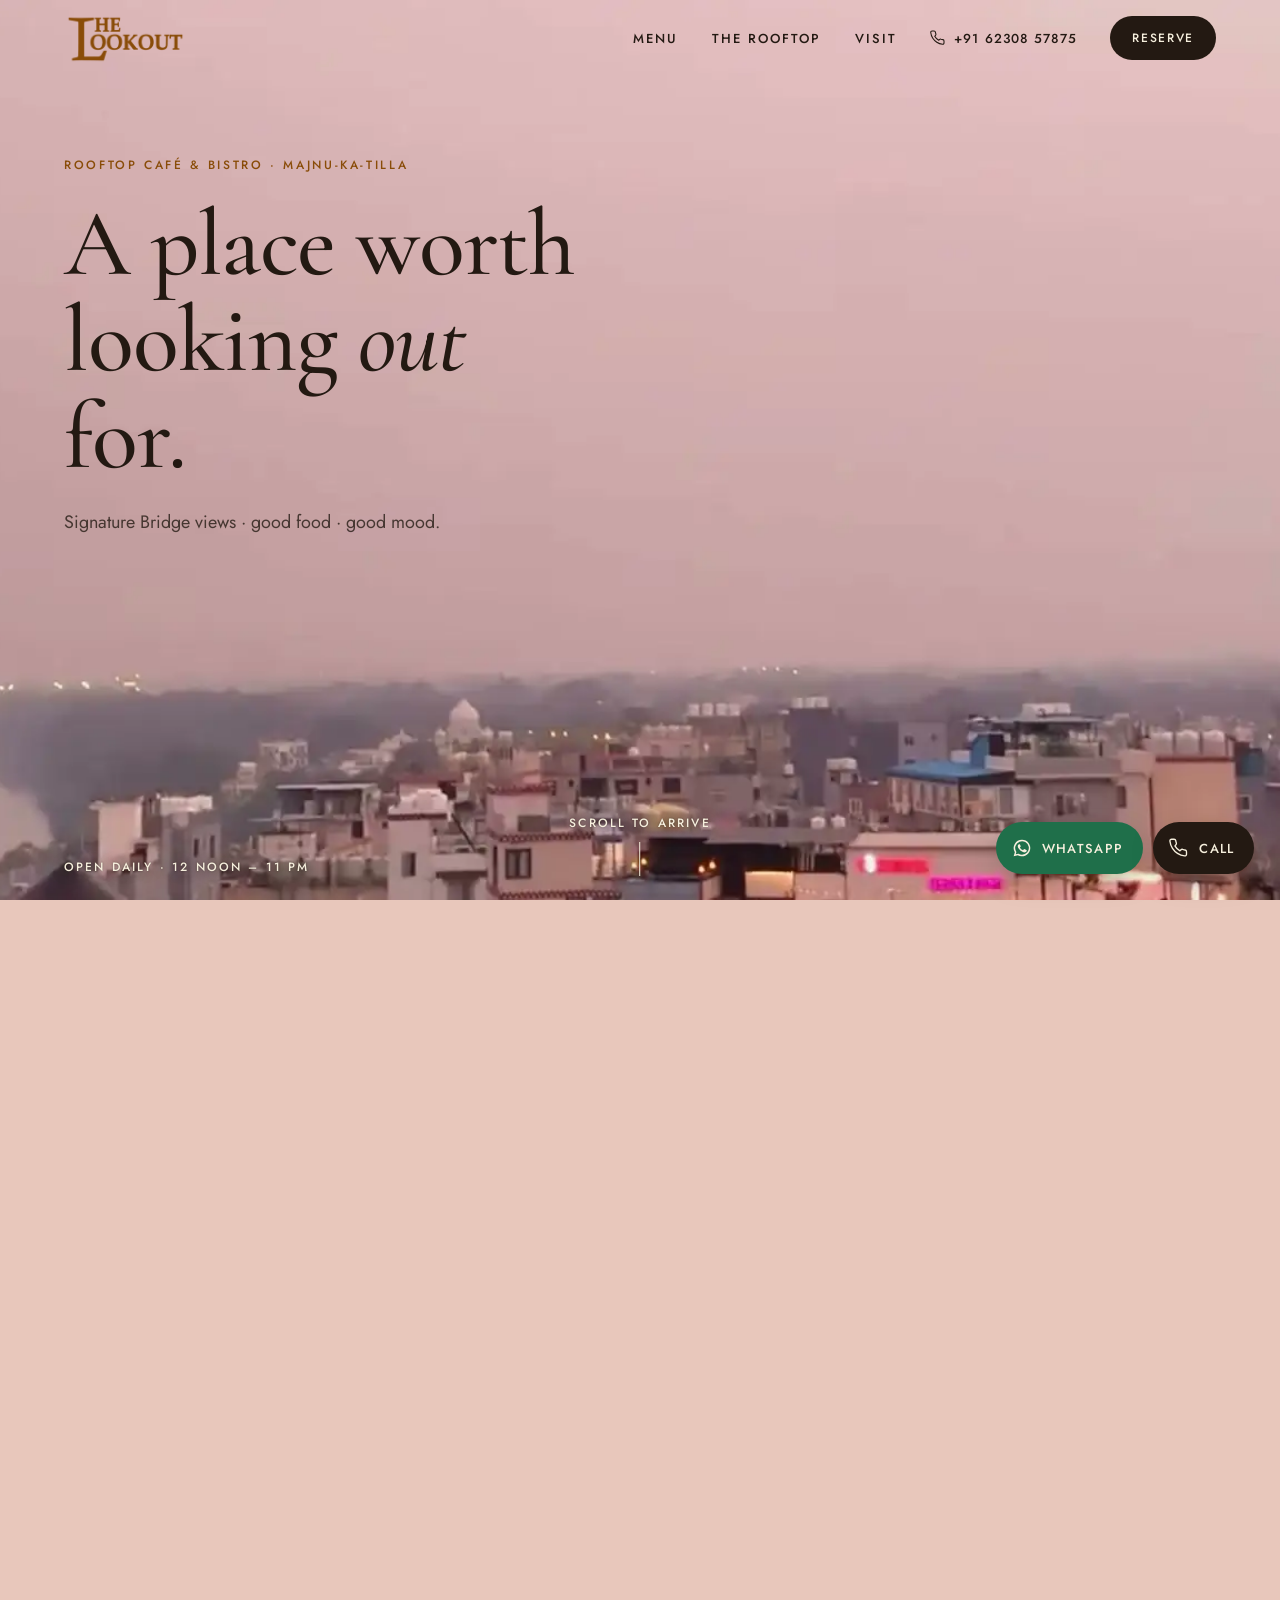
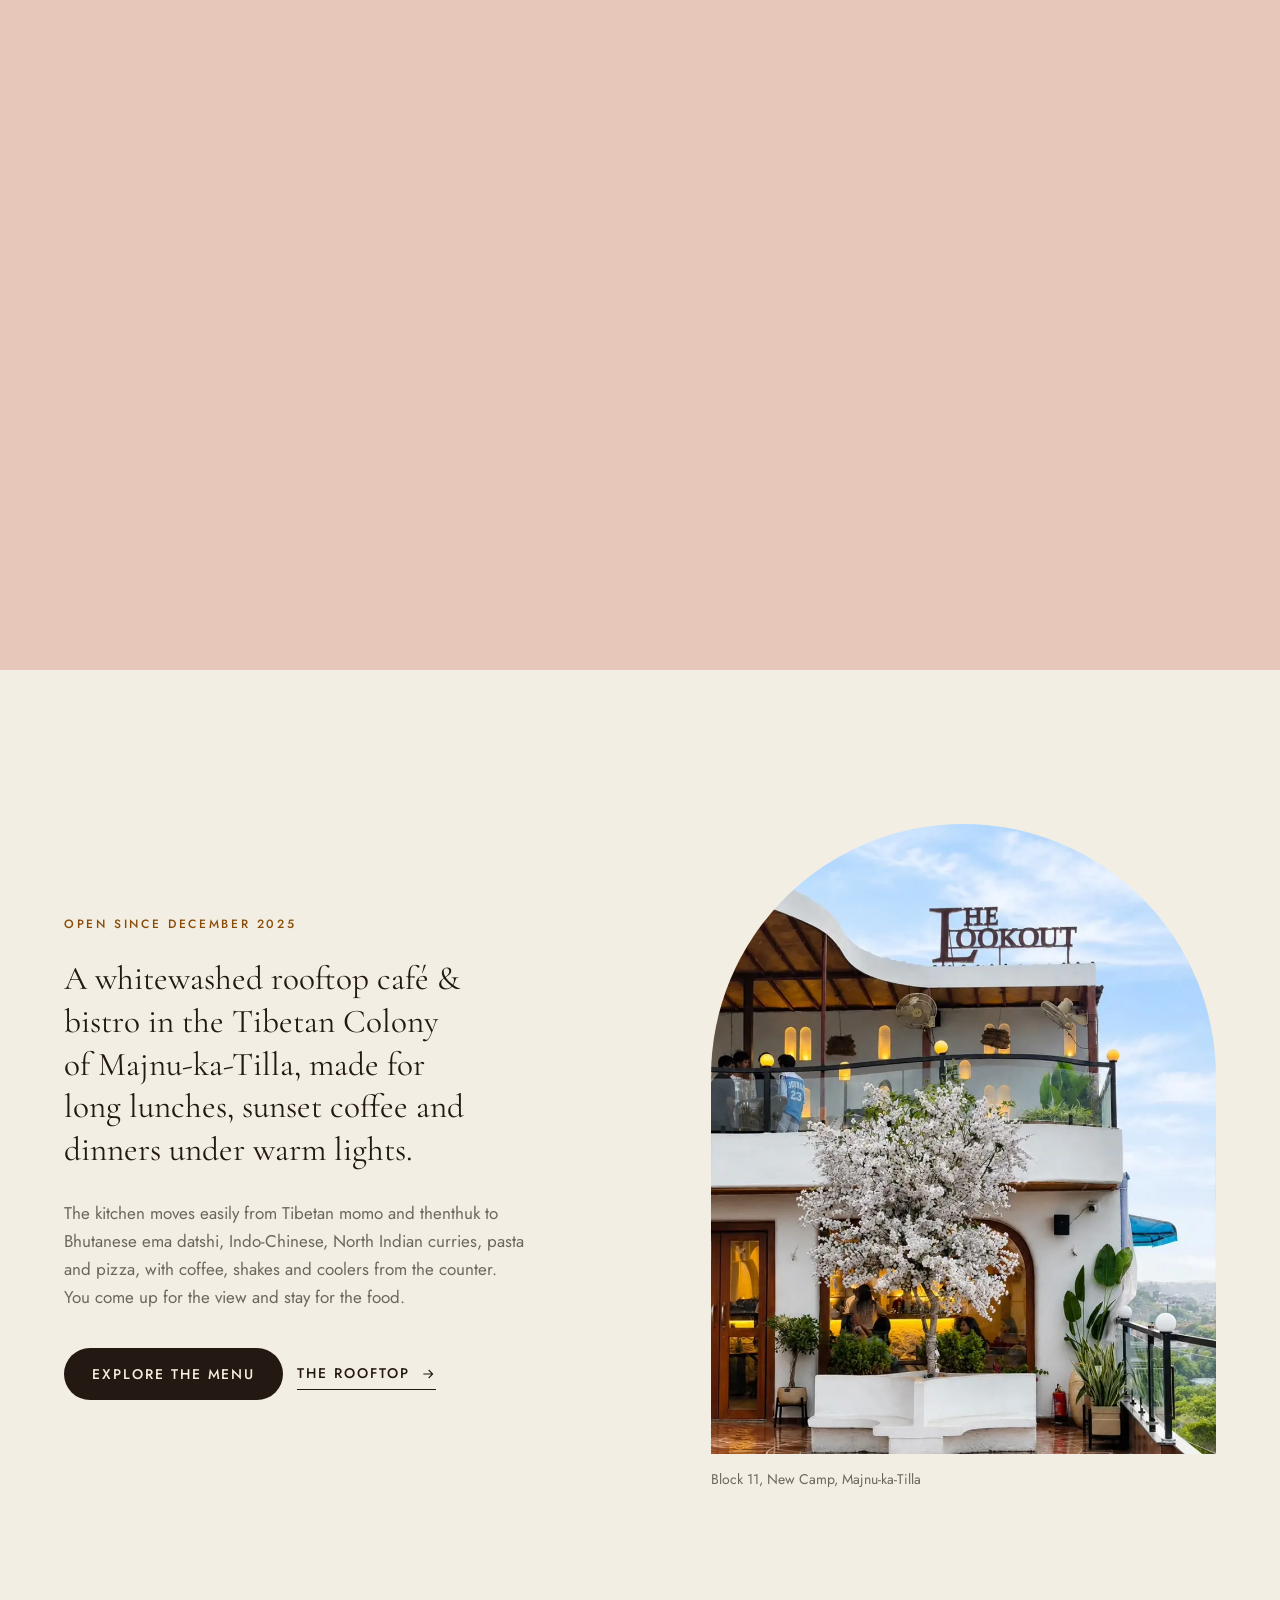
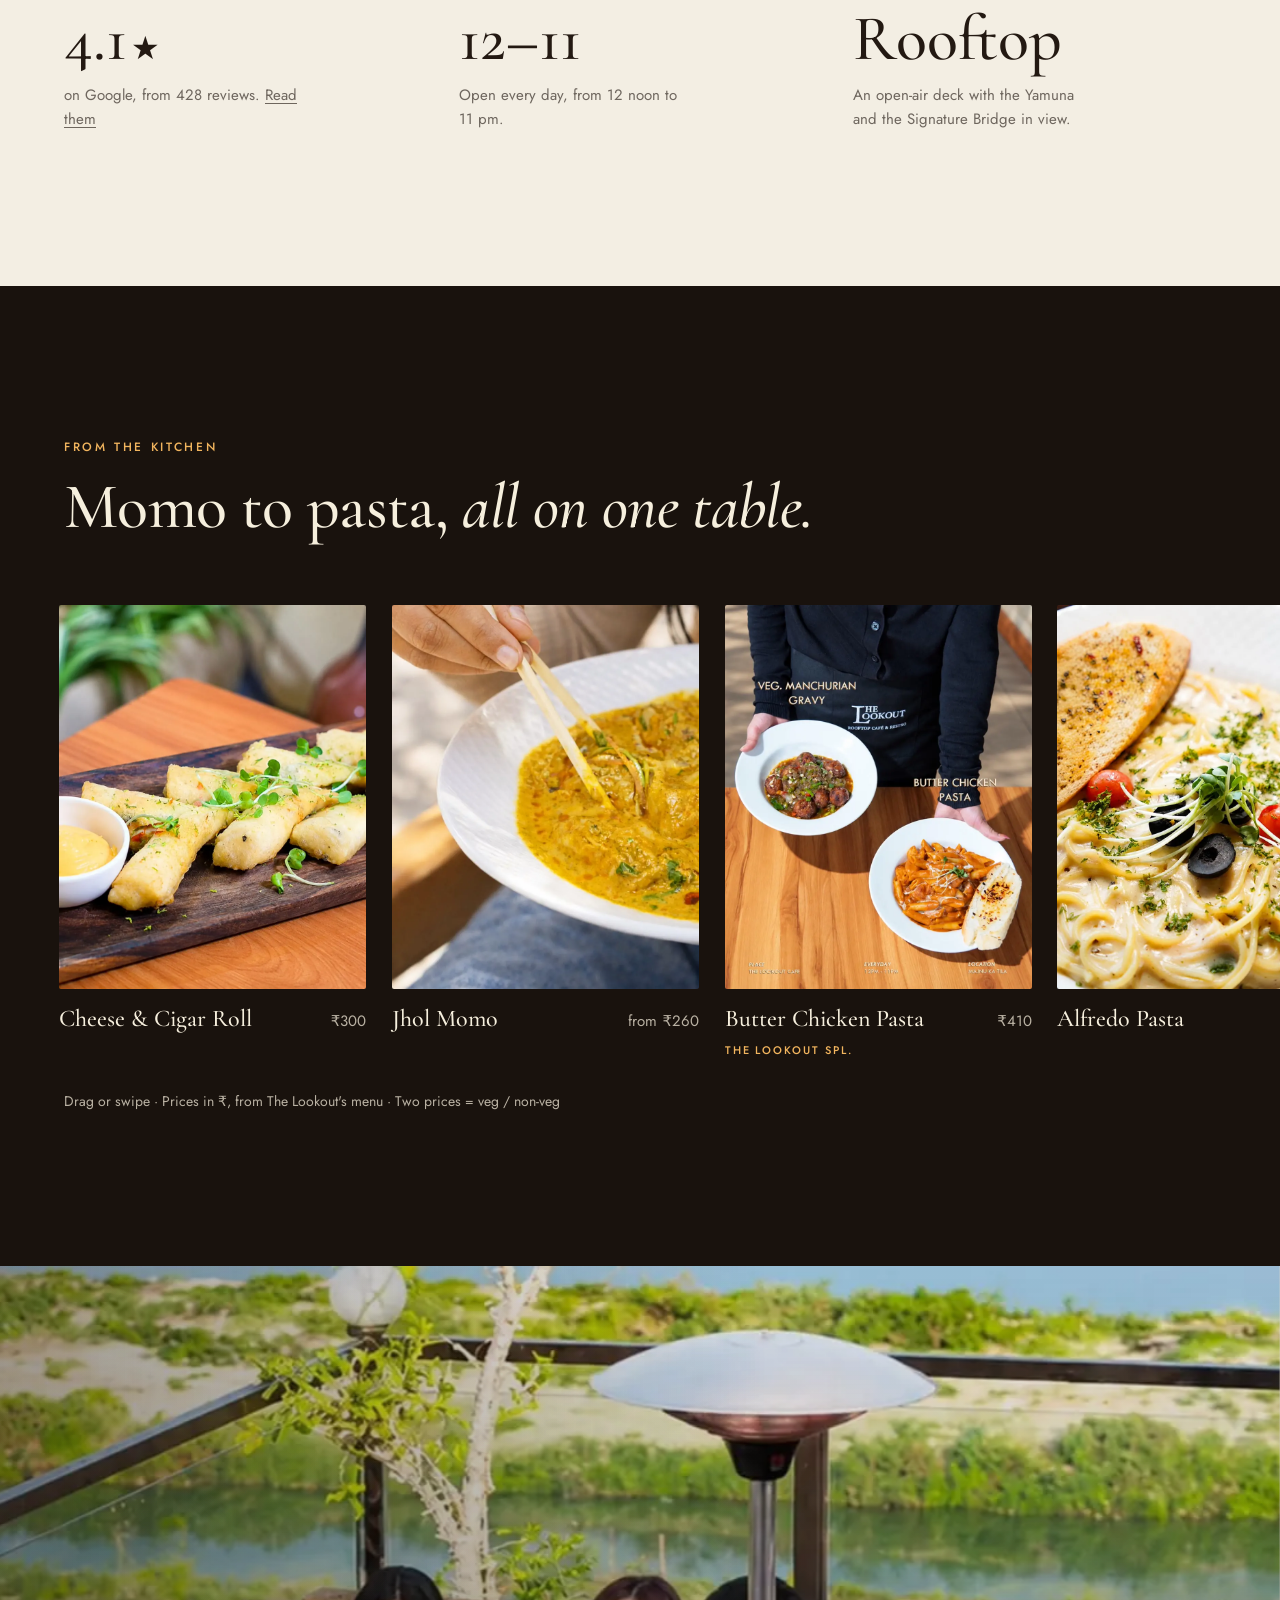
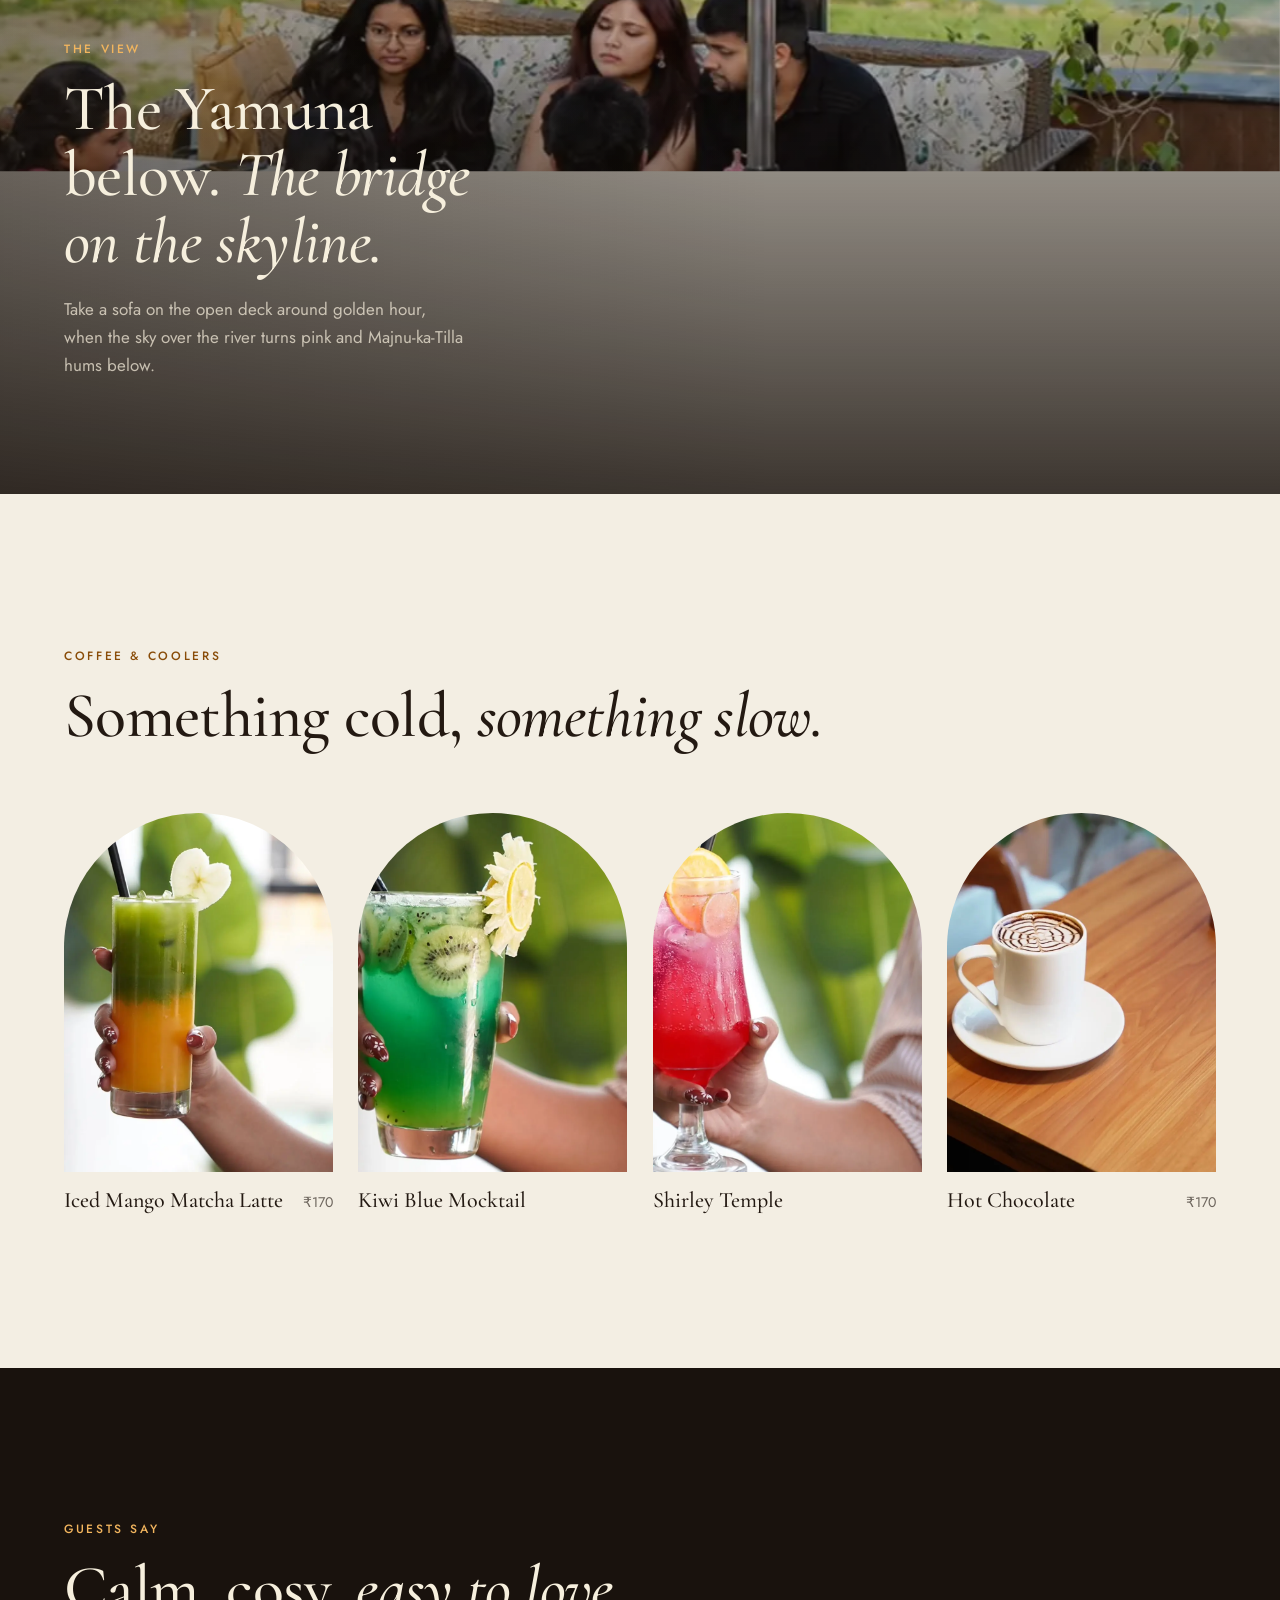
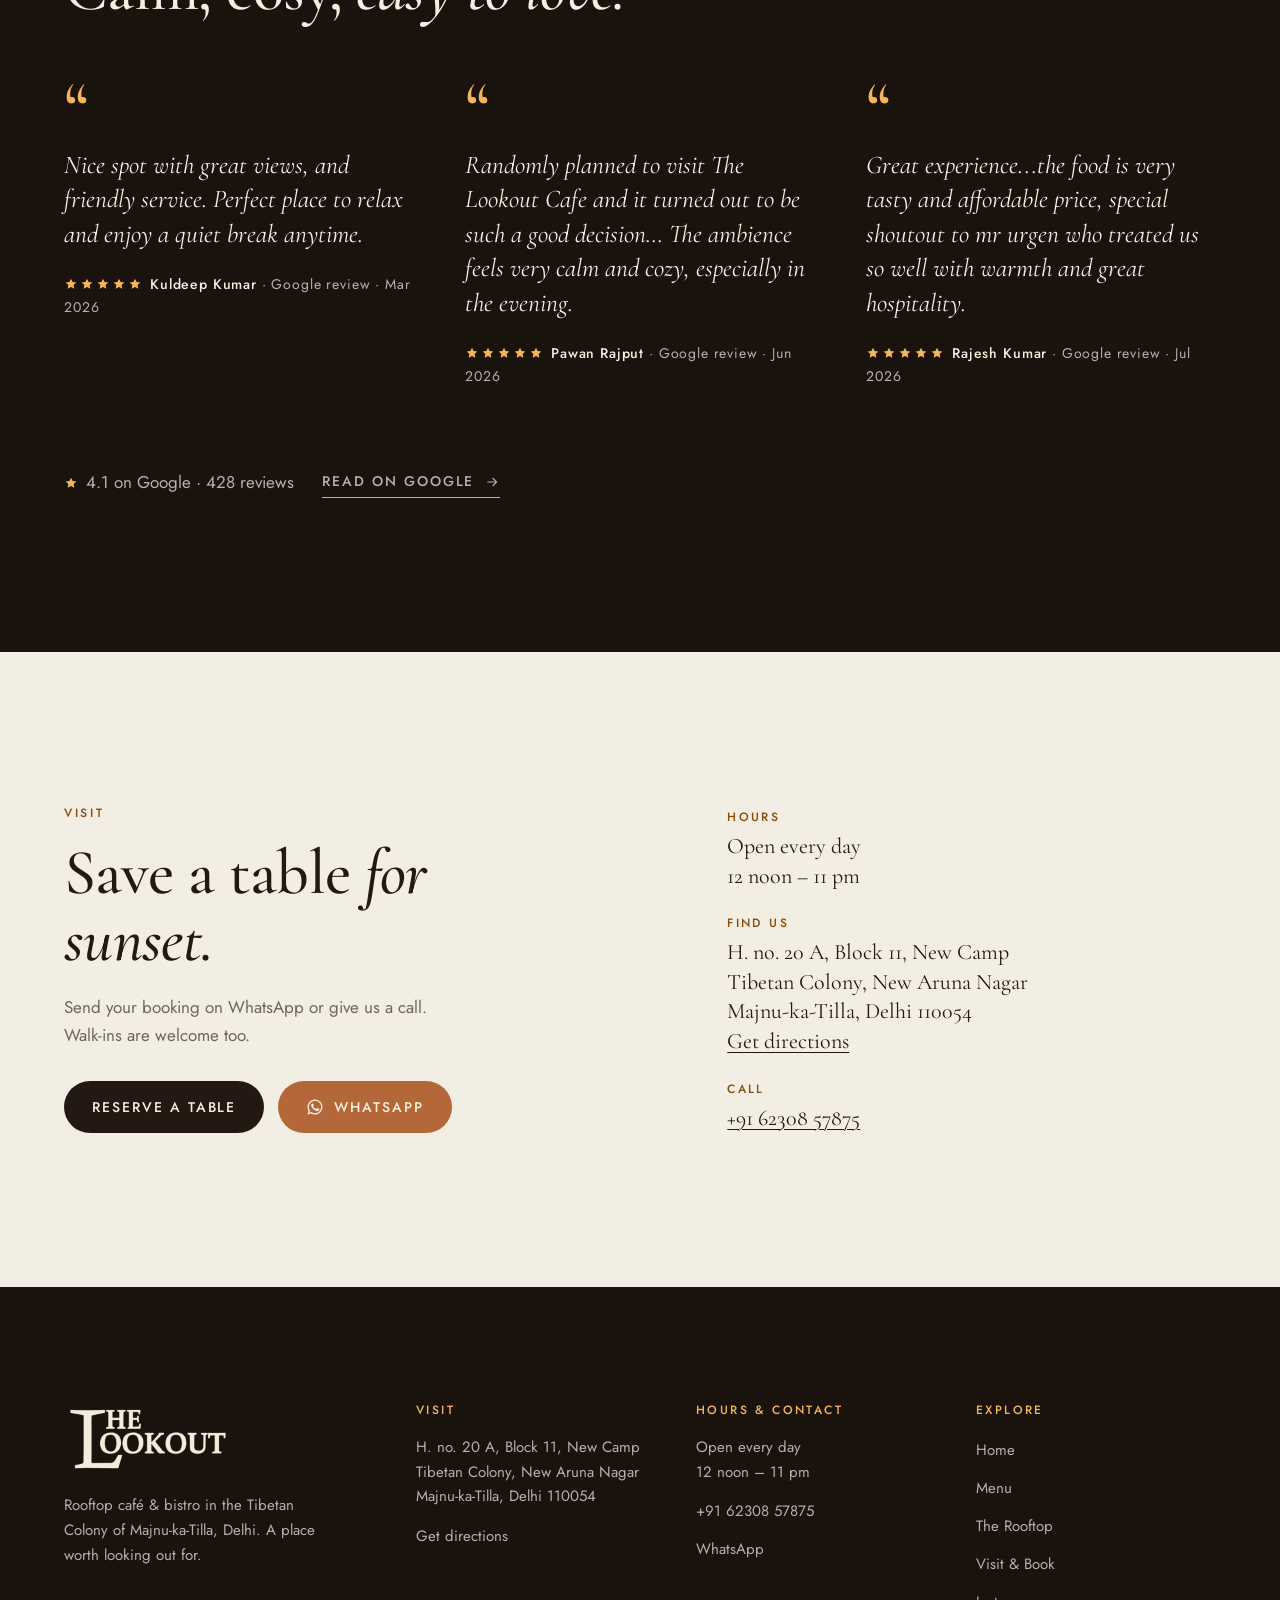
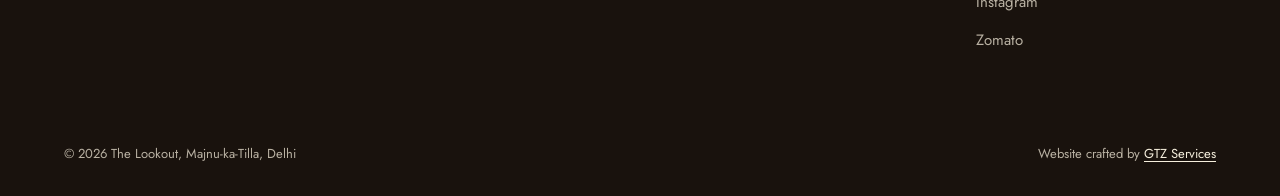
==== index.html @ a0acc532 "Home page: sky-to-café descent, dishes, view, reviews Static site in the Ted Salon pattern. Data fil" ====
<!doctype html>
<html lang="en" class="no-js">
<head>
  <meta charset="utf-8">
  <meta name="viewport" content="width=device-width, initial-scale=1, viewport-fit=cover">
  <!-- PREVIEW: remove this robots line (on every page) at launch -->
  <meta name="robots" content="noindex, nofollow">
  <title>The Lookout — Rooftop Café &amp; Bistro, Majnu-ka-Tilla, Delhi</title>
  <meta name="description" content="The Lookout is a rooftop café &amp; bistro in the Tibetan Colony of Majnu-ka-Tilla, Delhi, with Signature Bridge views. Open every day, 12 noon – 11 pm. Book a table on WhatsApp or call +91 62308 57875.">
  <meta name="theme-color" content="#F3EEE3">
  <link rel="icon" href="favicon.svg" type="image/svg+xml">
  <meta property="og:type" content="website">
  <meta property="og:title" content="The Lookout — Rooftop Café &amp; Bistro, Majnu-ka-Tilla">
  <meta property="og:description" content="A place worth looking out for. Signature Bridge views · good food · good mood.">
  <meta property="og:image" content="https://tenzinchoetso.github.io/the-lookout-mkt/images/og-image.jpg">
  <meta name="twitter:card" content="summary_large_image">
  <link rel="preconnect" href="https://fonts.googleapis.com">
  <link rel="preconnect" href="https://fonts.gstatic.com" crossorigin>
  <link href="https://fonts.googleapis.com/css2?family=Cormorant+Garamond:ital,wght@0,400;0,500;0,600;1,400;1,500&family=Jost:wght@300;400;500&display=swap" rel="stylesheet">
  <link rel="preload" as="image" href="images/descent/poster-d.webp" media="(min-aspect-ratio: 17/20)">
  <link rel="preload" as="image" href="images/descent/poster-m.webp" media="(max-aspect-ratio: 17/20)">
  <link rel="stylesheet" href="css/styles.css?v=1">
  <script>document.documentElement.classList.replace("no-js", "js");</script>
  <script type="application/ld+json">
  {
    "@context": "https://schema.org",
    "@type": "CafeOrCoffeeShop",
    "name": "The Lookout",
    "alternateName": "The Lookout Cafe",
    "description": "Rooftop café & bistro in the Tibetan Colony of Majnu-ka-Tilla, Delhi, with Signature Bridge views.",
    "image": "https://tenzinchoetso.github.io/the-lookout-mkt/images/og-image.jpg",
    "telephone": "+91-62308-57875",
    "servesCuisine": ["Tibetan", "Bhutanese", "Chinese", "North Indian", "Continental", "Café"],
    "acceptsReservations": "True",
    "address": {
      "@type": "PostalAddress",
      "streetAddress": "H. no. 20 A, Block 11, New Camp, Tibetan Colony, New Aruna Nagar, Majnu-ka-Tilla",
      "addressLocality": "Delhi",
      "postalCode": "110054",
      "addressCountry": "IN"
    },
    "geo": { "@type": "GeoCoordinates", "latitude": 28.7029993, "longitude": 77.2287654 },
    "openingHoursSpecification": [{
      "@type": "OpeningHoursSpecification",
      "dayOfWeek": ["Monday","Tuesday","Wednesday","Thursday","Friday","Saturday","Sunday"],
      "opens": "12:00",
      "closes": "23:00"
    }],
    "sameAs": ["https://www.instagram.com/thelookout.mkt/", "https://www.zomato.com/ncr/the-lookout-majnu-ka-tila-new-delhi"]
  }
  </script>
</head>
<body>
  <a class="skip-link" href="#main">Skip to content</a>

  <!-- ============ HEADER ============ -->
  <header class="site-header" data-header data-tone="ink">
    <div class="container site-header__inner">
      <a class="brand" href="index.html" aria-label="The Lookout — home">
        <img class="brand__cream" src="images/logo-cream.png" alt="" width="520" height="220">
        <img class="brand__ink" src="images/logo-brown.png" alt="" width="520" height="220">
      </a>
      <nav class="nav" aria-label="Main">
        <a class="nav__link" href="menu.html">Menu</a>
        <a class="nav__link" href="rooftop.html">The Rooftop</a>
        <a class="nav__link" href="visit.html">Visit</a>
        <a class="nav__call" href="tel:+916230857875" data-tel><svg viewBox="0 0 24 24" fill="none" stroke="currentColor" stroke-width="1.6" stroke-linecap="round" stroke-linejoin="round" aria-hidden="true"><path d="M21 16.5v3a2 2 0 0 1-2.2 2 19.8 19.8 0 0 1-8.6-3.1 19.5 19.5 0 0 1-6-6A19.8 19.8 0 0 1 1.1 3.7 2 2 0 0 1 3.1 1.5h3a2 2 0 0 1 2 1.7c.1 1 .4 1.9.7 2.8a2 2 0 0 1-.5 2.1L7.1 9.4a16 16 0 0 0 6 6l1.3-1.3a2 2 0 0 1 2.1-.4c.9.3 1.8.6 2.8.7a2 2 0 0 1 1.7 2z"/></svg><span data-tel-text>+91 62308 57875</span></a>
        <a class="btn" href="visit.html#book">Reserve</a>
      </nav>
      <button class="burger" type="button" aria-label="Open menu" aria-expanded="false" aria-controls="mnav" data-burger><span></span><span></span></button>
    </div>
  </header>

  <div class="mnav" id="mnav" data-mnav aria-hidden="true">
    <ul class="mnav__links">
      <li><a href="index.html" aria-current="page">Home</a></li>
      <li><a href="menu.html">Menu</a></li>
      <li><a href="rooftop.html">The Rooftop</a></li>
      <li><a href="visit.html">Visit &amp; Book</a></li>
    </ul>
    <div class="mnav__foot">
      <p class="eyebrow" data-hours-inline>Open daily · 12 noon – 11 pm</p>
      <div class="btn-row">
        <a class="btn btn--cream" href="visit.html#book">Reserve a table</a>
        <a class="btn btn--clay" href="tel:+916230857875" data-tel>Call</a>
      </div>
    </div>
  </div>

  <main id="main">

    <!-- ============ THE DESCENT ============ -->
    <section class="descent" data-descent data-hero aria-label="Arriving at The Lookout, from the sky">
      <div class="descent__stage">
        <canvas class="descent__canvas" aria-hidden="true"></canvas>
        <div class="descent__shade" aria-hidden="true"></div>

        <div class="beat beat--1 is-on" data-beat>
          <div class="container">
            <p class="eyebrow">Rooftop Café &amp; Bistro · Majnu-ka-Tilla</p>
            <h1 class="display">A place worth looking <em>out</em> for.</h1>
            <p class="beat__sub">Signature Bridge views · good food · good mood.</p>
          </div>
        </div>

        <div class="beat beat--2" data-beat aria-hidden="true">
          <div class="container">
            <p class="h2">High above the chaos, <em>closer to calm.</em></p>
            <p class="beat__text">White walls, warm lamps and the Yamuna below. The rooftop for slow evenings in Majnu-ka-Tilla.</p>
          </div>
        </div>

        <div class="beat beat--3" data-beat aria-hidden="true">
          <div class="container">
            <p class="display">Come up for <em>golden hour.</em></p>
            <div class="btn-row">
              <a class="btn btn--cream" href="visit.html#book">Reserve a table</a>
              <a class="link" href="menu.html">See the menu <svg viewBox="0 0 24 24" fill="none" stroke="currentColor" stroke-width="1.6" aria-hidden="true"><path d="M5 12h14M13 6l6 6-6 6"/></svg></a>
            </div>
          </div>
        </div>

        <div class="descent__meta">
          <div class="container">
            <span data-hours-inline>Open daily · 12 noon – 11 pm</span>
          </div>
          <span class="scroll-cue" aria-hidden="true"><span>Scroll to arrive</span><i></i></span>
        </div>
        <div class="descent__progress" aria-hidden="true"></div>
      </div>
    </section>

    <!-- ============ INTRO ============ -->
    <section class="section">
      <div class="container">
        <div class="intro">
          <div class="intro__text">
            <p class="eyebrow" data-reveal>Open since December 2025</p>
            <p class="lede" data-reveal style="--d:.08s">A whitewashed rooftop café &amp; bistro in the Tibetan Colony of Majnu-ka-Tilla, made for long lunches, sunset coffee and dinners under warm lights.</p>
            <p class="body" data-reveal style="--d:.16s">The kitchen moves easily from Tibetan momo and thenthuk to Bhutanese ema datshi, Indo-Chinese, North Indian curries, pasta and pizza, with coffee, shakes and coolers from the counter. You come up for the view and stay for the food.</p>
            <div class="btn-row" data-reveal style="--d:.24s">
              <a class="btn" href="menu.html">Explore the menu</a>
              <a class="link" href="rooftop.html">The rooftop <svg viewBox="0 0 24 24" fill="none" stroke="currentColor" stroke-width="1.6" aria-hidden="true"><path d="M5 12h14M13 6l6 6-6 6"/></svg></a>
            </div>
          </div>
          <figure class="intro__media" data-reveal style="--d:.1s">
            <div class="arch"><img src="images/space-exterior.webp" alt="The Lookout's white, curving rooftop building with its name in brown letters and a blossom tree at the entrance" width="900" height="1125" loading="lazy"></div>
            <figcaption>Block 11, New Camp, Majnu-ka-Tilla</figcaption>
          </figure>
        </div>

        <dl class="facts">
          <div class="fact" data-reveal>
            <dt>4.1<small>★</small></dt>
            <dd>on Google, from 428 reviews. <a href="https://www.google.com/maps?cid=7250532931953718865" data-google>Read them</a></dd>
          </div>
          <div class="fact" data-reveal style="--d:.08s">
            <dt>12–11</dt>
            <dd>Open every day, from 12 noon to 11 pm.</dd>
          </div>
          <div class="fact" data-reveal style="--d:.16s">
            <dt>Rooftop</dt>
            <dd>An open-air deck with the Yamuna and the Signature Bridge in view.</dd>
          </div>
        </dl>
      </div>
    </section>

    <!-- ============ FROM THE KITCHEN ============ -->
    <section class="section section--night" aria-labelledby="kitchen-title">
      <div class="container">
        <div class="section-head">
          <div>
            <p class="eyebrow" data-reveal>From the kitchen</p>
            <h2 class="h2" id="kitchen-title" data-reveal style="--d:.08s">Momo to pasta, <em>all on one table.</em></h2>
          </div>
          <a class="link" href="menu.html" data-reveal>Full menu <svg viewBox="0 0 24 24" fill="none" stroke="currentColor" stroke-width="1.6" aria-hidden="true"><path d="M5 12h14M13 6l6 6-6 6"/></svg></a>
        </div>
      </div>
      <div class="strip" data-strip aria-label="Dishes from the menu — drag or swipe">
        <figure class="dish"><div class="dish__img"><img src="images/dish-cigar-roll.webp" alt="Cheese and cigar rolls with a dip on a wooden board" width="900" height="1125" loading="lazy"></div><figcaption class="dish__body"><span class="dish__name">Cheese &amp; Cigar Roll</span><span class="dish__price">₹300</span></figcaption></figure>
        <figure class="dish"><div class="dish__img"><img src="images/dish-jhol-momo.webp" alt="Jhol momo in a golden broth, picked up with chopsticks" width="900" height="1125" loading="lazy"></div><figcaption class="dish__body"><span class="dish__name">Jhol Momo</span><span class="dish__price">from ₹260</span></figcaption></figure>
        <figure class="dish"><div class="dish__img"><img src="images/dish-bc-pasta.webp" alt="Butter chicken pasta and veg Manchurian gravy served by a Lookout team member" width="900" height="1125" loading="lazy"></div><figcaption class="dish__body"><span><span class="dish__name">Butter Chicken Pasta</span><br><span class="spl">The Lookout Spl.</span></span><span class="dish__price">₹410</span></figcaption></figure>
        <figure class="dish"><div class="dish__img"><img src="images/dish-alfredo.webp" alt="Creamy Alfredo pasta with garlic bread" width="900" height="1125" loading="lazy"></div><figcaption class="dish__body"><span class="dish__name">Alfredo Pasta</span><span class="dish__price">₹320 / 360</span></figcaption></figure>
        <figure class="dish"><div class="dish__img"><img src="images/dish-chilli-chicken.webp" alt="Chilli chicken tossed with peppers and onions" width="900" height="1125" loading="lazy"></div><figcaption class="dish__body"><span class="dish__name">Chilli Chicken</span><span class="dish__price">₹380</span></figcaption></figure>
        <figure class="dish"><div class="dish__img"><img src="images/dish-aglio-olio.webp" alt="Aglio olio spaghetti being twirled on a fork" width="900" height="1125" loading="lazy"></div><figcaption class="dish__body"><span class="dish__name">Aglio Olio Pasta</span><span class="dish__price">₹320 / 360</span></figcaption></figure>
        <figure class="dish"><div class="dish__img"><img src="images/dish-hakka.webp" alt="A bowl of Hakka noodles with greens" width="900" height="1125" loading="lazy"></div><figcaption class="dish__body"><span class="dish__name">Hakka Noodles</span><span class="dish__price">₹240 / 270</span></figcaption></figure>
        <figure class="dish"><div class="dish__img"><img src="images/dish-potato-hummus.webp" alt="Crispy potato wedges with a bowl of hummus" width="900" height="1125" loading="lazy"></div><figcaption class="dish__body"><span class="dish__name">Crispy Potato Veggies with Hummus</span><span class="dish__price">₹220</span></figcaption></figure>
        <figure class="dish"><div class="dish__img"><img src="images/dish-shanghai-noodles.webp" alt="Shanghai rice noodles lifted from the bowl with a fork" width="900" height="1125" loading="lazy"></div><figcaption class="dish__body"><span class="dish__name">Shanghai Rice Noodles</span><span class="dish__price">₹250 / 270</span></figcaption></figure>
        <figure class="dish"><div class="dish__img"><img src="images/dish-caesar.webp" alt="Caesar salad with croutons and parmesan" width="900" height="1125" loading="lazy"></div><figcaption class="dish__body"><span class="dish__name">Caesar Salad</span><span class="dish__price">₹200 / 260</span></figcaption></figure>
        <figure class="dish"><div class="dish__img"><img src="images/dish-nachos.webp" alt="Nachos with melted cheese" width="900" height="1125" loading="lazy"></div><figcaption class="dish__body"><span class="dish__name">Nachos</span><span class="dish__price">from ₹210</span></figcaption></figure>
        <figure class="dish"><div class="dish__img"><img src="images/dish-burger.webp" alt="Cheese overloaded burger with fries and a sunset mocktail" width="900" height="1125" loading="lazy"></div><figcaption class="dish__body"><span class="dish__name">Cheese Overloaded Burger</span><span class="dish__price">₹300</span></figcaption></figure>
      </div>
      <div class="container"><p class="muted" style="margin-top:28px;font-size:14px">Drag or swipe · Prices in ₹, from The Lookout's menu · Two prices = veg / non-veg</p></div>
    </section>

    <!-- ============ THE VIEW ============ -->
    <section class="view" aria-labelledby="view-title">
      <div class="view__img"><picture><source media="(max-aspect-ratio: 1/1)" srcset="images/space-river-deck.webp" width="900" height="1125"><img data-parallax src="images/banner-view.webp" alt="Guests on The Lookout's open deck with the Yamuna river below" width="1440" height="810" loading="lazy"></picture></div>
      <div class="container view__text">
        <p class="eyebrow" style="color:var(--gold);margin-bottom:18px" data-reveal>The view</p>
        <h2 class="h2" id="view-title" data-reveal style="--d:.08s">The Yamuna below. <em>The bridge on the skyline.</em></h2>
        <p data-reveal style="--d:.16s">Take a sofa on the open deck around golden hour, when the sky over the river turns pink and Majnu-ka-Tilla hums below.</p>
      </div>
    </section>

    <!-- ============ SIPS ============ -->
    <section class="section" aria-labelledby="sips-title">
      <div class="container">
        <div class="section-head">
          <div>
            <p class="eyebrow" data-reveal>Coffee &amp; coolers</p>
            <h2 class="h2" id="sips-title" data-reveal style="--d:.08s">Something cold, <em>something slow.</em></h2>
          </div>
          <a class="link" href="menu.html#drinks" data-reveal>Drinks menu <svg viewBox="0 0 24 24" fill="none" stroke="currentColor" stroke-width="1.6" aria-hidden="true"><path d="M5 12h14M13 6l6 6-6 6"/></svg></a>
        </div>
        <div class="sips">
          <figure class="sip" data-reveal><div class="arch"><img src="images/drink-mango-matcha.webp" alt="Iced mango matcha latte in layers of green and orange" width="900" height="1125" loading="lazy"></div><figcaption><span class="sip__name">Iced Mango Matcha Latte</span><span class="sip__price">₹170</span></figcaption></figure>
          <figure class="sip" data-reveal style="--d:.08s"><div class="arch"><img src="images/drink-kiwi-blue.webp" alt="Kiwi blue mocktail with a kiwi slice" width="900" height="1125" loading="lazy"></div><figcaption><span class="sip__name">Kiwi Blue Mocktail</span></figcaption></figure>
          <figure class="sip" data-reveal style="--d:.16s"><div class="arch"><img src="images/drink-shirley-temple.webp" alt="Shirley Temple, a red and pink cooler" width="900" height="1125" loading="lazy"></div><figcaption><span class="sip__name">Shirley Temple</span></figcaption></figure>
          <figure class="sip" data-reveal style="--d:.24s"><div class="arch"><img src="images/drink-hot-chocolate.webp" alt="Hot chocolate in a white cup on a wooden table" width="900" height="1125" loading="lazy"></div><figcaption><span class="sip__name">Hot Chocolate</span><span class="sip__price">₹170</span></figcaption></figure>
        </div>
      </div>
    </section>

    <!-- ============ REVIEWS ============ -->
    <section class="section section--night" aria-labelledby="reviews-title">
      <div class="container">
        <div class="section-head">
          <div>
            <p class="eyebrow" data-reveal>Guests say</p>
            <h2 class="h2" id="reviews-title" data-reveal style="--d:.08s">Calm, cosy, <em>easy to love.</em></h2>
          </div>
        </div>
        <div class="reviews" data-reviews>
          <figure class="quote"><blockquote>Nice spot with great views, and friendly service. Perfect place to relax and enjoy a quiet break anytime.</blockquote><figcaption><strong>Kuldeep Kumar</strong> · Google review · Mar 2026</figcaption></figure>
          <figure class="quote"><blockquote>Randomly planned to visit The Lookout Cafe and it turned out to be such a good decision… The ambience feels very calm and cozy, especially in the evening.</blockquote><figcaption><strong>Pawan Rajput</strong> · Google review · Jun 2026</figcaption></figure>
          <figure class="quote"><blockquote>Great experience...the food is very tasty and affordable price, special shoutout to mr urgen who treated us so well with warmth and great hospitality.</blockquote><figcaption><strong>Rajesh Kumar</strong> · Google review · Jul 2026</figcaption></figure>
        </div>
        <div class="rating-line">
          <span><span class="stars" aria-hidden="true"><svg viewBox="0 0 24 24" fill="currentColor"><path d="M12 2.8l2.8 5.9 6.4.8-4.7 4.4 1.2 6.4L12 17.2l-5.7 3.1 1.2-6.4L2.8 9.5l6.4-.8z"/></svg></span>4.1 on Google · 428 reviews</span>
          <a class="link" href="https://www.google.com/maps?cid=7250532931953718865" data-google>Read on Google <svg viewBox="0 0 24 24" fill="none" stroke="currentColor" stroke-width="1.6" aria-hidden="true"><path d="M5 12h14M13 6l6 6-6 6"/></svg></a>
        </div>
      </div>
    </section>

    <!-- ============ VISIT CTA ============ -->
    <section class="section" aria-labelledby="visit-title">
      <div class="container cta-band">
        <div>
          <p class="eyebrow" style="color:var(--brown);margin-bottom:18px" data-reveal>Visit</p>
          <h2 class="h2" id="visit-title" data-reveal style="--d:.08s">Save a table <em>for sunset.</em></h2>
          <p class="muted" style="margin-top:20px;max-width:40ch;--d:.12s" data-reveal>Send your booking on WhatsApp or give us a call. Walk-ins are welcome too.</p>
          <div class="btn-row" style="margin-top:32px;--d:.16s" data-reveal>
            <a class="btn" href="visit.html#book">Reserve a table</a>
            <a class="btn btn--clay" href="https://wa.me/916230857875" data-wa><svg viewBox="0 0 24 24" fill="currentColor" aria-hidden="true"><path d="M12 2a10 10 0 0 0-8.6 15.1L2 22l5-1.3A10 10 0 1 0 12 2zm0 18.2a8.2 8.2 0 0 1-4.2-1.2l-.3-.2-3 .8.8-2.9-.2-.3A8.2 8.2 0 1 1 12 20.2zm4.5-6.1c-.2-.1-1.5-.7-1.7-.8s-.4-.1-.6.1-.7.8-.8 1-.3.2-.5.1a6.7 6.7 0 0 1-3.3-2.9c-.3-.4.3-.4.8-1.4a.5.5 0 0 0 0-.5c0-.1-.6-1.4-.8-1.9s-.4-.4-.6-.4h-.5a1 1 0 0 0-.7.3 3 3 0 0 0-.9 2.2 5.2 5.2 0 0 0 1.1 2.7 11.8 11.8 0 0 0 4.5 4c1.7.7 2.4.8 3.2.6a2.8 2.8 0 0 0 1.8-1.3 2.3 2.3 0 0 0 .2-1.3c-.1-.1-.3-.2-.5-.3z"/></svg>WhatsApp</a>
          </div>
        </div>
        <dl class="info-list" data-reveal style="--d:.1s">
          <div><dt>Hours</dt><dd data-hours-summary>Open every day<br>12 noon – 11 pm</dd></div>
          <div><dt>Find us</dt><dd><span data-address>H. no. 20 A, Block 11, New Camp<br>Tibetan Colony, New Aruna Nagar<br>Majnu-ka-Tilla, Delhi 110054</span><br><a href="https://maps.app.goo.gl/vb3S7s3e2ycXCE1V9" data-maps>Get directions</a></dd></div>
          <div><dt>Call</dt><dd><a href="tel:+916230857875" data-tel><span data-tel-text>+91 62308 57875</span></a></dd></div>
        </dl>
      </div>
    </section>
  </main>

  <!-- ============ FOOTER ============ -->
  <footer class="site-footer">
    <div class="container">
      <div class="footer-top">
        <div class="footer-brand">
          <img src="images/logo-cream.png" alt="The Lookout" width="520" height="220" loading="lazy">
          <p>Rooftop café &amp; bistro in the Tibetan Colony of Majnu-ka-Tilla, Delhi. A place worth looking out for.</p>
        </div>
        <div class="footer-col">
          <h4>Visit</h4>
          <p data-address>H. no. 20 A, Block 11, New Camp<br>Tibetan Colony, New Aruna Nagar<br>Majnu-ka-Tilla, Delhi 110054</p>
          <ul style="margin-top:12px"><li><a href="https://maps.app.goo.gl/vb3S7s3e2ycXCE1V9" data-maps>Get directions</a></li></ul>
        </div>
        <div class="footer-col">
          <h4>Hours &amp; contact</h4>
          <p data-hours-summary>Open every day<br>12 noon – 11 pm</p>
          <ul style="margin-top:12px">
            <li><a href="tel:+916230857875" data-tel><span data-tel-text>+91 62308 57875</span></a></li>
            <li><a href="https://wa.me/916230857875" data-wa>WhatsApp</a></li>
          </ul>
        </div>
        <div class="footer-col">
          <h4>Explore</h4>
          <ul>
            <li><a href="index.html">Home</a></li>
            <li><a href="menu.html">Menu</a></li>
            <li><a href="rooftop.html">The Rooftop</a></li>
            <li><a href="visit.html">Visit &amp; Book</a></li>
            <li><a href="https://www.instagram.com/thelookout.mkt/" data-insta>Instagram</a></li>
            <li><a href="https://www.zomato.com/ncr/the-lookout-majnu-ka-tila-new-delhi" data-zomato>Zomato</a></li>
          </ul>
        </div>
      </div>
      <div class="footer-bottom">
        <p>© <span data-year>2026</span> The Lookout, Majnu-ka-Tilla, Delhi</p>
        <p class="credit">Website crafted by <a href="https://gtzservices.pages.dev/" target="_blank" rel="noopener">GTZ Services</a></p>
      </div>
    </div>
  </footer>

  <!-- ============ CALL + WHATSAPP (every page) ============ -->
  <div class="dock" data-dock>
    <a class="dock__wa" href="https://wa.me/916230857875" data-wa aria-label="WhatsApp The Lookout"><svg viewBox="0 0 24 24" fill="currentColor" aria-hidden="true"><path d="M12 2a10 10 0 0 0-8.6 15.1L2 22l5-1.3A10 10 0 1 0 12 2zm0 18.2a8.2 8.2 0 0 1-4.2-1.2l-.3-.2-3 .8.8-2.9-.2-.3A8.2 8.2 0 1 1 12 20.2zm4.5-6.1c-.2-.1-1.5-.7-1.7-.8s-.4-.1-.6.1-.7.8-.8 1-.3.2-.5.1a6.7 6.7 0 0 1-3.3-2.9c-.3-.4.3-.4.8-1.4a.5.5 0 0 0 0-.5c0-.1-.6-1.4-.8-1.9s-.4-.4-.6-.4h-.5a1 1 0 0 0-.7.3 3 3 0 0 0-.9 2.2 5.2 5.2 0 0 0 1.1 2.7 11.8 11.8 0 0 0 4.5 4c1.7.7 2.4.8 3.2.6a2.8 2.8 0 0 0 1.8-1.3 2.3 2.3 0 0 0 .2-1.3c-.1-.1-.3-.2-.5-.3z"/></svg><span class="dock__label">WhatsApp</span></a>
    <a href="tel:+916230857875" data-tel aria-label="Call The Lookout"><svg viewBox="0 0 24 24" fill="none" stroke="currentColor" stroke-width="1.6" stroke-linecap="round" stroke-linejoin="round" aria-hidden="true"><path d="M21 16.5v3a2 2 0 0 1-2.2 2 19.8 19.8 0 0 1-8.6-3.1 19.5 19.5 0 0 1-6-6A19.8 19.8 0 0 1 1.1 3.7 2 2 0 0 1 3.1 1.5h3a2 2 0 0 1 2 1.7c.1 1 .4 1.9.7 2.8a2 2 0 0 1-.5 2.1L7.1 9.4a16 16 0 0 0 6 6l1.3-1.3a2 2 0 0 1 2.1-.4c.9.3 1.8.6 2.8.7a2 2 0 0 1 1.7 2z"/></svg><span class="dock__label">Call</span></a>
  </div>

  <script src="js/hours.js?v=1"></script>
  <script src="js/reviews.js?v=1"></script>
  <script src="js/main.js?v=1"></script>
  <script src="js/descent.js?v=1"></script>
</body>
</html>
---- css/styles.css ----
/* ==========================================================================
   The Lookout — Rooftop Café & Bistro, Majnu-ka-Tilla
   Limewash + espresso, taken from the logo and the building.
   No borders, no boxes: space, type and full-bleed imagery do the work.
   Motion is transform/opacity only.
   ========================================================================== */

:root {
  --lime: #F3EEE3;
  --sand: #E9E1CF;
  --sand-2: #DFD4BD;
  --ink: #231912;
  --ink-2: #3A2B1F;
  --night: #19120D;
  --brown: #894C08;
  --clay: #B4683A;
  --dusk: #E8C7BB;
  --gold: #F2B55E;
  --cream: #F6EFDD;
  --muted: rgba(35, 25, 18, .64);
  --muted-cream: rgba(246, 239, 221, .72);

  --serif: "Cormorant Garamond", "Iowan Old Style", "Times New Roman", serif;
  --sans: "Jost", "Avenir Next", system-ui, -apple-system, sans-serif;

  --gutter: clamp(20px, 5vw, 64px);
  --max: 1280px;
  --header-h: 76px;
  --ease: cubic-bezier(.22, .61, .36, 1);
  --ease-out: cubic-bezier(.16, 1, .3, 1);
}

/* ---------- reset ---------- */
*, *::before, *::after { box-sizing: border-box; }
html { -webkit-text-size-adjust: 100%; text-size-adjust: 100%; }
body {
  margin: 0;
  background: var(--lime);
  color: var(--ink);
  font: 400 17px/1.65 var(--sans);
  -webkit-font-smoothing: antialiased;
  -moz-osx-font-smoothing: grayscale;
  overflow-x: hidden;
}
img, video, canvas, svg { display: block; max-width: 100%; }
img { height: auto; }
a { color: inherit; text-decoration: none; }
button, input, select, textarea { font: inherit; color: inherit; }
button { cursor: pointer; background: none; border: 0; padding: 0; }
figure { margin: 0; }
h1, h2, h3, h4, p, ul, ol, dl, dd { margin: 0; }
ul, ol { padding: 0; list-style: none; }
:focus-visible { outline: 2px solid var(--clay); outline-offset: 3px; border-radius: 2px; }
::selection { background: var(--dusk); color: var(--ink); }

.skip-link {
  position: fixed; left: 16px; top: -60px; z-index: 200;
  background: var(--ink); color: var(--cream); padding: 10px 16px; border-radius: 999px;
  transition: top .2s var(--ease);
}
.skip-link:focus { top: 16px; }
.visually-hidden {
  position: absolute !important; width: 1px; height: 1px; overflow: hidden;
  clip: rect(0 0 0 0); clip-path: inset(50%); white-space: nowrap;
}

/* ---------- type ---------- */
.eyebrow {
  font: 500 12px/1.4 var(--sans);
  letter-spacing: .22em;
  text-transform: uppercase;
}
.display {
  font-family: var(--serif);
  font-weight: 500;
  font-size: clamp(46px, 7.4vw, 118px);
  line-height: 1.02;
  letter-spacing: -.012em;
}
.display em, .h2 em, .h3 em { font-style: italic; font-weight: 500; }
.h2 {
  font-family: var(--serif);
  font-weight: 500;
  font-size: clamp(36px, 5vw, 76px);
  line-height: 1.04;
  letter-spacing: -.01em;
}
.h3 {
  font-family: var(--serif);
  font-weight: 500;
  font-size: clamp(26px, 2.6vw, 38px);
  line-height: 1.1;
}
.lede {
  font-family: var(--serif);
  font-size: clamp(24px, 2.6vw, 36px);
  line-height: 1.28;
  font-weight: 400;
}
.muted { color: var(--muted); }
.on-dark .muted, .section--night .muted { color: var(--muted-cream); }

/* ---------- layout ---------- */
.container { width: 100%; max-width: calc(var(--max) + var(--gutter) * 2); margin: 0 auto; padding: 0 var(--gutter); }
.section { padding: clamp(84px, 12vw, 168px) 0; position: relative; }
.section--tight { padding: clamp(64px, 8vw, 112px) 0; }
.section--night { background: var(--night); color: var(--cream); }
.section--sand { background: var(--sand); }
.section-head { display: flex; align-items: flex-end; justify-content: space-between; gap: 32px; margin-bottom: clamp(36px, 5vw, 64px); }
.section-head .eyebrow { margin-bottom: 18px; color: var(--brown); }
.section--night .section-head .eyebrow { color: var(--gold); }

/* ---------- buttons & links ---------- */
.btn {
  display: inline-flex; align-items: center; justify-content: center; gap: 10px;
  min-height: 52px; padding: 0 28px;
  border-radius: 999px;
  font: 500 14px/1 var(--sans); letter-spacing: .14em; text-transform: uppercase;
  background: var(--ink); color: var(--cream);
  transition: transform .35s var(--ease-out), background-color .3s var(--ease), color .3s var(--ease);
  white-space: nowrap;
}
.btn:hover { transform: translateY(-2px); background: var(--brown); }
.btn--cream { background: var(--cream); color: var(--ink); }
.btn--cream:hover { background: #fff; }
.btn--clay { background: var(--clay); color: var(--cream); }
.btn--clay:hover { background: var(--brown); }
.btn svg { width: 18px; height: 18px; flex: none; }
.btn-row { display: flex; flex-wrap: wrap; gap: 12px 14px; align-items: center; }

.link {
  display: inline-flex; align-items: center; gap: 10px;
  font: 500 14px/1.2 var(--sans); letter-spacing: .14em; text-transform: uppercase;
  padding: 8px 0;
  background: linear-gradient(currentColor, currentColor) 0 100% / 100% 1px no-repeat;
  transition: background-size .45s var(--ease-out), gap .35s var(--ease-out);
}
.link:hover { background-size: 0 1px; background-position: 100% 100%; gap: 14px; }
.link svg { width: 16px; height: 16px; }

/* ---------- header ---------- */
.site-header {
  position: fixed; inset: 0 0 auto 0; z-index: 100;
  height: var(--header-h);
  color: var(--cream);
  transition: background-color .4s var(--ease), color .4s var(--ease), transform .45s var(--ease-out);
}
.site-header::before { /* soft shade behind header text on image heroes */
  content: ""; position: absolute; inset: 0 0 -40px 0; pointer-events: none;
  background: linear-gradient(rgba(25,18,13,.42), rgba(25,18,13,0));
  opacity: 1; transition: opacity .4s var(--ease);
}
.site-header[data-tone="ink"] { color: var(--ink); }
.site-header[data-tone="ink"]::before { opacity: 0; }
.site-header[data-solid="true"] { background: var(--lime); color: var(--ink); }
.site-header[data-solid="true"]::before { opacity: 0; }
.site-header[data-hidden="true"] { transform: translateY(-100%); }

.site-header__inner {
  position: relative; height: 100%;
  display: flex; align-items: center; justify-content: space-between; gap: 24px;
}
.brand { position: relative; display: block; width: 132px; height: 52px; flex: none; }
.brand img { position: absolute; inset: 0; width: 100%; height: 100%; object-fit: contain; object-position: left center; transition: opacity .4s var(--ease); }
.brand .brand__ink { opacity: 0; }
.site-header[data-tone="ink"] .brand__ink,
.site-header[data-solid="true"] .brand__ink { opacity: 1; }
.site-header[data-tone="ink"] .brand__cream,
.site-header[data-solid="true"] .brand__cream { opacity: 0; }

.nav { display: flex; align-items: center; gap: clamp(20px, 2.6vw, 40px); }
.nav__link {
  font: 500 13px/1 var(--sans); letter-spacing: .16em; text-transform: uppercase;
  padding: 10px 0; position: relative;
}
.nav__link::after {
  content: ""; position: absolute; left: 0; right: 0; bottom: 2px; height: 1px;
  background: currentColor; transform: scaleX(0); transform-origin: right;
  transition: transform .45s var(--ease-out);
}
.nav__link:hover::after, .nav__link[aria-current="page"]::after { transform: scaleX(1); transform-origin: left; }
.nav__call { display: inline-flex; align-items: center; gap: 8px; font: 500 13px/1 var(--sans); letter-spacing: .08em; }
.nav__call svg { width: 16px; height: 16px; }
.nav .btn { min-height: 44px; padding: 0 22px; font-size: 12px; }
.site-header:not([data-tone="ink"]):not([data-solid="true"]) .nav .btn { background: var(--cream); color: var(--ink); }

.burger { display: none; width: 48px; height: 48px; margin-right: -12px; position: relative; }
.burger span { position: absolute; left: 13px; right: 13px; height: 1.5px; background: currentColor; transition: transform .4s var(--ease-out), opacity .3s; }
.burger span:nth-child(1) { top: 19px; }
.burger span:nth-child(2) { top: 28px; }
.menu-open .burger span:nth-child(1) { transform: translateY(4.5px) rotate(45deg); }
.menu-open .burger span:nth-child(2) { transform: translateY(-4.5px) rotate(-45deg); }

.mnav {
  position: fixed; inset: 0; z-index: 90;
  background: var(--night); color: var(--cream);
  display: flex; flex-direction: column; justify-content: flex-end;
  padding: calc(var(--header-h) + 24px) var(--gutter) calc(32px + env(safe-area-inset-bottom));
  opacity: 0; visibility: hidden; transition: opacity .45s var(--ease), visibility 0s linear .45s;
}
.menu-open .mnav { opacity: 1; visibility: visible; transition: opacity .45s var(--ease); }
.mnav__links a {
  display: block; font: 500 clamp(42px, 12vw, 64px)/1.08 var(--serif);
  padding: 4px 0; transform: translateY(18px); opacity: 0;
  transition: transform .6s var(--ease-out), opacity .6s var(--ease-out);
}
.menu-open .mnav__links a { transform: none; opacity: 1; }
.menu-open .mnav__links li:nth-child(2) a { transition-delay: .05s; }
.menu-open .mnav__links li:nth-child(3) a { transition-delay: .1s; }
.menu-open .mnav__links li:nth-child(4) a { transition-delay: .15s; }
.mnav__links a[aria-current="page"] { font-style: italic; color: var(--gold); }
.mnav__foot { margin-top: 40px; display: grid; gap: 18px; }
.mnav__foot .btn-row .btn { flex: 1 1 140px; }
.menu-open .site-header { color: var(--cream); background: transparent; }
.menu-open .site-header::before { opacity: 0; }
.menu-open .brand__cream { opacity: 1 !important; }
.menu-open .brand__ink { opacity: 0 !important; }

/* ---------- home: the descent ---------- */
.descent { position: relative; height: 430vh; background: var(--dusk); }
.descent__stage {
  position: sticky; top: 0; height: 100vh; height: 100svh; overflow: hidden;
  background: var(--dusk) url("../images/descent/poster-d.webp") center / cover no-repeat;
}
@media (max-aspect-ratio: 17/20) {
  .descent__stage { background-image: url("../images/descent/poster-m.webp"); }
}
.descent__canvas { position: absolute; inset: 0; width: 100%; height: 100%; }
.descent__shade {
  position: absolute; inset: 0; pointer-events: none;
  background:
    linear-gradient(180deg, rgba(25,18,13,0) 45%, rgba(25,18,13,.62) 100%),
    linear-gradient(90deg, rgba(25,18,13,.38) 0%, rgba(25,18,13,0) 55%);
  opacity: var(--shade, 0);
}
.beat {
  position: absolute; left: 0; right: 0;
  opacity: 0; transform: translateY(28px);
  transition: opacity .8s var(--ease-out), transform 1s var(--ease-out);
  pointer-events: none;
}
.beat.is-on { opacity: 1; transform: none; pointer-events: auto; }
.beat--1 { top: calc(var(--header-h) + clamp(28px, 9vh, 120px)); color: var(--ink); }
.beat--1 .eyebrow { color: var(--brown); margin-bottom: 22px; }
.beat--1 .display { max-width: 11.5ch; }
.beat--1 .beat__sub { margin-top: 22px; max-width: 44ch; font-size: 18px; color: rgba(35,25,18,.78); }
.beat--2 { bottom: clamp(56px, 12vh, 140px); color: var(--cream); }
.beat--2 .h2 { max-width: 13ch; }
.beat--2 .beat__text { margin-top: 18px; max-width: 36ch; color: var(--muted-cream); font-size: 18px; }
.beat--3 { bottom: clamp(56px, 12vh, 140px); color: var(--cream); }
.beat--3 .display { max-width: 12ch; }
.beat--3 .btn-row { margin-top: 30px; }
.descent__meta {
  position: absolute; left: 0; right: 0; bottom: 24px;
  display: flex; justify-content: space-between; align-items: center;
  font: 500 12px/1.4 var(--sans); letter-spacing: .18em; text-transform: uppercase;
  color: var(--cream); text-shadow: 0 1px 12px rgba(25,18,13,.65), 0 0 2px rgba(25,18,13,.4);
}
.scroll-cue { position: absolute; left: 50%; bottom: 0; transform: translateX(-50%); display: inline-flex; flex-direction: column; align-items: center; gap: 10px; }
.scroll-cue i { display: block; width: 1px; height: 34px; background: currentColor; transform-origin: top; animation: cue 2.2s var(--ease) infinite; }
@keyframes cue { 0% { transform: scaleY(0); } 50% { transform: scaleY(1); transform-origin: top; } 51% { transform-origin: bottom; } 100% { transform: scaleY(0); transform-origin: bottom; } }
.descent__progress { position: absolute; left: 0; bottom: 0; height: 2px; width: 100%; background: var(--gold); transform-origin: left; transform: scaleX(var(--p, 0)); opacity: .9; }

.no-js .beat--1, .reduced .beat--1 { opacity: 1; transform: none; }
.reduced .descent { height: auto; }
.reduced .descent__stage { position: relative; }

/* ---------- home: intro ---------- */
.intro { display: grid; grid-template-columns: 1.05fr .95fr; gap: clamp(40px, 7vw, 120px); align-items: center; }
.intro__text .eyebrow { color: var(--brown); margin-bottom: 26px; }
.intro__text .lede { max-width: 25ch; }
.intro__text p.body { margin-top: 28px; max-width: 46ch; color: var(--muted); }
.intro__text .btn-row { margin-top: 36px; }
.arch { border-radius: 999px 999px 0 0; overflow: hidden; background: var(--sand); }
.arch img, .arch video { width: 100%; height: 100%; object-fit: cover; }
.intro__media { position: relative; }
.intro__media .arch { aspect-ratio: 4 / 5; }
.intro__media figcaption { margin-top: 14px; font-size: 14px; color: var(--muted); }

.facts { display: grid; grid-template-columns: repeat(3, 1fr); gap: 32px; margin-top: clamp(64px, 9vw, 120px); }
.fact dt { font: 500 clamp(40px, 5vw, 64px)/1 var(--serif); }
.fact dt small { font-size: .5em; margin-left: 4px; }
.fact dd { margin-top: 12px; font-size: 15px; color: var(--muted); max-width: 26ch; }
.fact dd a { text-decoration: underline; text-underline-offset: 3px; }

/* ---------- strips (drag + drift) ---------- */
.strip {
  display: flex; gap: clamp(16px, 2vw, 28px);
  overflow-x: auto; overflow-y: hidden;
  scrollbar-width: none; -ms-overflow-style: none;
  padding: 0 var(--gutter);
  cursor: grab; user-select: none; -webkit-user-select: none;
  overscroll-behavior-x: contain;
}
.strip::-webkit-scrollbar { display: none; }
.strip.is-dragging { cursor: grabbing; }
.strip.is-dragging a { pointer-events: none; }
.strip img, .strip video { -webkit-user-drag: none; user-select: none; pointer-events: none; }

.dish { flex: 0 0 clamp(250px, 24vw, 340px); margin: 0; }
.dish__img { aspect-ratio: 4 / 5; overflow: hidden; background: var(--sand); border-radius: 2px; }
.dish__img img { width: 100%; height: 100%; object-fit: cover; transition: transform 1.2s var(--ease-out); }
.dish:hover .dish__img img { transform: scale(1.04); }
.dish__body { padding-top: 16px; display: flex; justify-content: space-between; gap: 16px; align-items: baseline; }
.dish__name { font: 500 24px/1.15 var(--serif); }
.dish__price { font: 400 15px/1.3 var(--sans); white-space: nowrap; color: var(--muted); }
.section--night .dish__price { color: var(--muted-cream); }
.spl { display: inline-block; margin-top: 6px; font: 500 11px/1 var(--sans); letter-spacing: .18em; text-transform: uppercase; color: var(--clay); }
.section--night .spl { color: var(--gold); }

/* ---------- the view band ---------- */
.view { position: relative; min-height: 92vh; min-height: 92svh; display: flex; align-items: flex-end; color: var(--cream); overflow: hidden; }
.view__img { position: absolute; inset: -6% 0; }
.view__img img { width: 100%; height: 100%; object-fit: cover; will-change: transform; }
.view::after { content: ""; position: absolute; inset: 0; background: linear-gradient(180deg, rgba(25,18,13,.08) 0%, rgba(25,18,13,.22) 38%, rgba(25,18,13,.84) 100%), linear-gradient(90deg, rgba(25,18,13,.35), rgba(25,18,13,0) 60%); }
.view__img picture { display: contents; }
.view__text { position: relative; z-index: 1; padding-bottom: clamp(56px, 9vw, 120px); }
.view__text .h2 { max-width: 15ch; }
.view__text p { margin-top: 20px; max-width: 40ch; color: var(--muted-cream); }

/* ---------- sips ---------- */
.sips { display: grid; grid-template-columns: repeat(4, 1fr); gap: clamp(16px, 2vw, 28px); }
.sip .arch { aspect-ratio: 3 / 4; }
.sip figcaption { padding-top: 16px; display: flex; justify-content: space-between; gap: 12px; align-items: baseline; }
.sip__name { font: 500 22px/1.15 var(--serif); }
.sip__price { font-size: 14px; color: var(--muted); white-space: nowrap; }

/* ---------- reviews ---------- */
.reviews { display: grid; grid-template-columns: repeat(3, 1fr); gap: clamp(32px, 4vw, 64px); }
.quote blockquote { margin: 0; font: italic 400 clamp(22px, 2vw, 28px)/1.35 var(--serif); }
.quote blockquote::before { content: "“"; display: block; font: 500 72px/0.6 var(--serif); color: var(--gold); margin-bottom: 18px; font-style: normal; }
.quote figcaption { margin-top: 22px; font-size: 14px; letter-spacing: .06em; color: var(--muted-cream); }
.quote figcaption strong { color: var(--cream); font-weight: 500; }
.stars { display: inline-flex; gap: 2px; color: var(--gold); vertical-align: -2px; margin-right: 8px; }
.stars svg { width: 14px; height: 14px; }
.rating-line { margin-top: clamp(48px, 6vw, 80px); display: flex; flex-wrap: wrap; gap: 14px 28px; align-items: center; color: var(--muted-cream); }

/* ---------- visit teaser / CTA band ---------- */
.cta-band { display: grid; grid-template-columns: 1.2fr 1fr; gap: clamp(40px, 6vw, 96px); align-items: end; }
.cta-band .h2 { max-width: 12ch; }
.info-list { display: grid; gap: 24px; }
.info-list dt { font: 500 12px/1.4 var(--sans); letter-spacing: .2em; text-transform: uppercase; color: var(--brown); margin-bottom: 6px; }
.section--night .info-list dt { color: var(--gold); }
.info-list dd { font: 400 22px/1.35 var(--serif); }
.info-list dd a { text-decoration: underline; text-decoration-thickness: 1px; text-underline-offset: 4px; }
.open-now { display: inline-flex; align-items: center; gap: 8px; font: 500 13px/1 var(--sans); letter-spacing: .12em; text-transform: uppercase; }
.open-now i { width: 8px; height: 8px; border-radius: 50%; background: #7FA25B; box-shadow: 0 0 0 0 rgba(127,162,91,.5); animation: pulse 2.4s infinite; }
.open-now[data-state="closed"] i { background: var(--clay); animation: none; }
@keyframes pulse { 0% { box-shadow: 0 0 0 0 rgba(127,162,91,.5); } 70% { box-shadow: 0 0 0 10px rgba(127,162,91,0); } 100% { box-shadow: 0 0 0 0 rgba(127,162,91,0); } }

/* ---------- inner page hero ---------- */
.page-hero { position: relative; min-height: 78vh; min-height: 78svh; display: flex; align-items: flex-end; color: var(--cream); overflow: hidden; background: var(--night); }
.page-hero__media { position: absolute; inset: 0; }
.page-hero__media img, .page-hero__media video { width: 100%; height: 100%; object-fit: cover; }
.page-hero::after { content: ""; position: absolute; inset: 0; background: linear-gradient(180deg, rgba(25,18,13,.25) 0%, rgba(25,18,13,0) 30%, rgba(25,18,13,.7) 100%); }
.page-hero__text { position: relative; z-index: 1; padding-bottom: clamp(48px, 8vw, 104px); padding-top: calc(var(--header-h) + 40px); }
.page-hero__text .eyebrow { color: var(--gold); margin-bottom: 18px; }
.page-hero__text p { margin-top: 20px; max-width: 46ch; color: var(--muted-cream); font-size: 18px; }

/* ---------- menu page ---------- */
.menu-bar {
  position: sticky; top: var(--header-h); z-index: 60;
  background: var(--lime);
}
.menu-bar__inner { display: flex; align-items: center; gap: clamp(20px, 4vw, 48px); min-height: 72px; }
.tabs { display: flex; gap: 28px; flex: none; }
.tab {
  font: 500 clamp(26px, 2.6vw, 34px)/1 var(--serif); color: var(--muted);
  padding: 8px 0; position: relative; transition: color .3s var(--ease);
}
.tab[aria-selected="true"] { color: var(--ink); font-style: italic; }
.tab::after { content: ""; position: absolute; left: 0; right: 0; bottom: 0; height: 1px; background: var(--ink); transform: scaleX(0); transform-origin: left; transition: transform .45s var(--ease-out); }
.tab[aria-selected="true"]::after { transform: scaleX(1); }
.chips { display: flex; gap: 8px; overflow-x: auto; scrollbar-width: none; padding: 14px 0; mask-image: linear-gradient(90deg, #000 85%, transparent); -webkit-mask-image: linear-gradient(90deg, #000 85%, transparent); }
.chips::-webkit-scrollbar { display: none; }
.chip {
  flex: none; padding: 10px 16px; border-radius: 999px; background: var(--sand);
  font: 500 13px/1 var(--sans); letter-spacing: .06em; white-space: nowrap;
  transition: background-color .3s var(--ease), color .3s var(--ease);
}
.chip:hover { background: var(--sand-2); }
.chip[aria-current="true"] { background: var(--ink); color: var(--cream); }

.menu-panel[hidden] { display: none; }
.menu-group { display: grid; grid-template-columns: minmax(0, .8fr) minmax(0, 1.2fr); gap: clamp(32px, 6vw, 96px); padding: clamp(56px, 8vw, 104px) 0; scroll-margin-top: calc(var(--header-h) + 80px); }
.menu-group + .menu-group { padding-top: 0; }
.menu-group__aside { position: relative; }
.menu-group__sticky { position: sticky; top: calc(var(--header-h) + 100px); }
.menu-group__aside .h2 { font-size: clamp(40px, 4.4vw, 64px); }
.menu-group__aside .note { margin-top: 14px; max-width: 32ch; color: var(--muted); font-size: 15px; }
.menu-group__aside .arch { margin-top: 32px; aspect-ratio: 4 / 5; max-width: 380px; }
.menu-sub + .menu-sub { margin-top: 48px; }
.menu-sub__label { font: 500 12px/1.4 var(--sans); letter-spacing: .22em; text-transform: uppercase; color: var(--brown); margin-bottom: 10px; }
.menu-item { display: grid; grid-template-columns: minmax(0, 1fr) auto; gap: 4px 24px; padding: 14px 0; align-items: baseline; }
.menu-item + .menu-item { box-shadow: 0 -1px 0 rgba(35,25,18,.06); }
.menu-item__name { font: 500 22px/1.25 var(--serif); }
.menu-item__name .spl { margin: 0 0 0 10px; vertical-align: 3px; }
.menu-item__desc { grid-column: 1 / -1; font-size: 15px; color: var(--muted); margin-top: -2px; }
.menu-item__price { font: 400 16px/1.4 var(--sans); text-align: right; white-space: nowrap; }
.menu-item__variants { grid-column: 1 / -1; display: flex; flex-wrap: wrap; gap: 4px 18px; font-size: 15px; color: var(--muted); }
.menu-item__variants b { font-weight: 500; color: var(--ink); }
.menu-note { padding: 32px 0 0; font-size: 14px; color: var(--muted); max-width: 70ch; }

/* ---------- rooftop page ---------- */
.story { display: grid; grid-template-columns: 1fr 1fr; gap: clamp(40px, 7vw, 120px); align-items: start; }
.story .lede { max-width: 20ch; }
.story__body p + p { margin-top: 18px; }
.story__body p { color: var(--muted); max-width: 52ch; }
.story__body .quote-inline { font: italic 400 26px/1.35 var(--serif); color: var(--ink); margin: 28px 0; max-width: 28ch; }
.spaces { display: grid; grid-template-columns: repeat(12, 1fr); gap: clamp(16px, 2vw, 28px); align-items: end; }
.space { margin: 0; }
.space img { width: 100%; height: 100%; object-fit: cover; }
.space figcaption { margin-top: 14px; font-size: 14px; color: var(--muted); }
.space--a { grid-column: 1 / span 5; }
.space--a .arch { aspect-ratio: 4 / 5; }
.space--b { grid-column: 6 / span 4; }
.space--b .frame { aspect-ratio: 3 / 4; overflow: hidden; border-radius: 2px; }
.space--c { grid-column: 10 / span 3; }
.space--c .arch { aspect-ratio: 3 / 5; }
.space--d { grid-column: 1 / span 4; }
.space--d .frame { aspect-ratio: 4 / 5; overflow: hidden; border-radius: 2px; }
.space--e { grid-column: 5 / span 8; }
.space--e .frame { aspect-ratio: 16 / 10; overflow: hidden; border-radius: 2px; }
.reel { flex: 0 0 clamp(220px, 22vw, 300px); margin: 0; }
.reel__frame { aspect-ratio: 9 / 16; overflow: hidden; border-radius: 999px 999px 4px 4px; background: var(--ink-2); }
.reel__frame video { width: 100%; height: 100%; object-fit: cover; }
.reel figcaption { margin-top: 14px; font-size: 14px; color: var(--muted-cream); }
.moments { display: grid; grid-template-columns: repeat(3, 1fr); gap: clamp(28px, 4vw, 56px); }
.moment h3 { font: 500 30px/1.1 var(--serif); margin: 18px 0 10px; }
.moment p { color: var(--muted); font-size: 16px; }
.moment .frame { aspect-ratio: 4 / 5; overflow: hidden; border-radius: 2px; }
.moment img { width: 100%; height: 100%; object-fit: cover; }

/* ---------- visit page ---------- */
.book { display: grid; grid-template-columns: .9fr 1.1fr; gap: clamp(40px, 7vw, 120px); align-items: start; }
.book__intro .h2 { max-width: 10ch; }
.book__intro p { margin-top: 20px; color: var(--muted); max-width: 40ch; }
.book__intro .info-list { margin-top: 40px; }
.form { display: grid; grid-template-columns: 1fr 1fr; gap: 18px 20px; }
.field { display: grid; gap: 8px; }
.field--full { grid-column: 1 / -1; }
.field label, .field legend { font: 500 12px/1.3 var(--sans); letter-spacing: .18em; text-transform: uppercase; color: var(--ink-2); }
.field input, .field select, .field textarea {
  width: 100%; min-height: 54px; padding: 14px 16px;
  background: var(--sand); border: 0; border-radius: 2px;
  font-size: 17px; color: var(--ink);
  transition: background-color .25s var(--ease), box-shadow .25s var(--ease);
  -webkit-appearance: none; appearance: none;
}
.field select { background-image: url("data:image/svg+xml,%3Csvg xmlns='http://www.w3.org/2000/svg' viewBox='0 0 24 24' fill='none' stroke='%23231912' stroke-width='1.5'%3E%3Cpath d='M6 9l6 6 6-6'/%3E%3C/svg%3E"); background-repeat: no-repeat; background-position: right 14px center; background-size: 18px; padding-right: 44px; }
.field textarea { min-height: 110px; resize: vertical; }
.field input:focus, .field select:focus, .field textarea:focus { outline: none; background: #fff; box-shadow: 0 0 0 2px var(--clay); }
.field input:invalid:not(:placeholder-shown) { box-shadow: 0 0 0 2px rgba(180,104,58,.5); }
.choices { display: flex; flex-wrap: wrap; gap: 8px; border: 0; padding: 0; margin: 0; }
.choices legend { margin-bottom: 10px; padding: 0; }
.choice input { position: absolute; opacity: 0; pointer-events: none; }
.choice span { display: inline-flex; align-items: center; min-height: 44px; padding: 0 18px; border-radius: 999px; background: var(--sand); font-size: 15px; cursor: pointer; transition: background-color .25s var(--ease), color .25s var(--ease); }
.choice input:checked + span { background: var(--ink); color: var(--cream); }
.choice input:focus-visible + span { outline: 2px solid var(--clay); outline-offset: 2px; }
.form__actions { grid-column: 1 / -1; display: flex; flex-wrap: wrap; gap: 14px 20px; align-items: center; margin-top: 8px; }
.form__hint { grid-column: 1 / -1; font-size: 14px; color: var(--muted); }
.form__error { grid-column: 1 / -1; color: var(--clay); font-size: 15px; min-height: 1em; }

.hours { display: grid; gap: 2px; }
.hours__row { display: flex; justify-content: space-between; gap: 24px; padding: 12px 0; font-size: 17px; }
.hours__row + .hours__row { box-shadow: 0 -1px 0 rgba(246,239,221,.1); }
.hours__row[data-today="true"] { color: var(--gold); }
.hours__row[data-today="true"] span:first-child::after { content: " · today"; font-size: 13px; letter-spacing: .08em; }
.find { display: grid; grid-template-columns: 1fr 1.2fr; gap: clamp(40px, 6vw, 96px); align-items: start; }
.map { aspect-ratio: 4 / 3; background: var(--ink-2); overflow: hidden; border-radius: 2px; }
.map iframe { width: 100%; height: 100%; border: 0; filter: sepia(.18) saturate(.9); }
.find__note { margin-top: 18px; font-size: 15px; color: var(--muted-cream); }

/* ---------- footer ---------- */
.site-footer { background: var(--night); color: var(--cream); padding: clamp(72px, 9vw, 120px) 0 calc(32px + env(safe-area-inset-bottom)); }
.footer-top { display: grid; grid-template-columns: 1.3fr 1fr 1fr 1fr; gap: 40px; }
.footer-brand img { width: 168px; }
.footer-brand p { margin-top: 20px; max-width: 30ch; color: var(--muted-cream); font-size: 15px; }
.footer-col h4 { font: 500 12px/1.4 var(--sans); letter-spacing: .2em; text-transform: uppercase; color: var(--gold); margin-bottom: 16px; }
.footer-col li + li { margin-top: 10px; }
.footer-col a, .footer-col p { font-size: 15px; color: var(--muted-cream); transition: color .25s var(--ease); }
.footer-col a:hover { color: var(--cream); }
.footer-bottom { margin-top: clamp(56px, 7vw, 96px); display: flex; flex-wrap: wrap; justify-content: space-between; gap: 12px 32px; font-size: 13px; color: var(--muted-cream); }
.credit a { text-decoration: underline; text-underline-offset: 3px; color: var(--cream); }

/* ---------- floating dock (call + WhatsApp on every page) ---------- */
.dock {
  position: fixed; right: clamp(14px, 2vw, 28px); bottom: calc(clamp(14px, 2vw, 28px) + env(safe-area-inset-bottom)); z-index: 80;
  display: flex; gap: 10px;
  transition: transform .5s var(--ease-out), opacity .4s var(--ease);
}
.dock[data-hidden="true"] { transform: translateY(140%); opacity: 0; pointer-events: none; }
.dock a {
  display: inline-flex; align-items: center; gap: 10px;
  height: 52px; padding: 0 20px 0 16px; border-radius: 999px;
  background: var(--ink); color: var(--cream);
  font: 500 13px/1 var(--sans); letter-spacing: .1em; text-transform: uppercase;
  box-shadow: 0 10px 30px -12px rgba(25,18,13,.55);
  transition: transform .35s var(--ease-out), background-color .3s var(--ease);
}
.dock a:hover { transform: translateY(-2px); }
.dock .dock__wa { background: #1F6F4A; }
.dock svg { width: 20px; height: 20px; }

/* ---------- reveal ---------- */
.js [data-reveal] { opacity: 0; transform: translateY(26px); transition: opacity 1s var(--ease-out), transform 1.1s var(--ease-out); transition-delay: var(--d, 0s); }
.js [data-reveal].is-in { opacity: 1; transform: none; }

/* ---------- responsive ---------- */
@media (max-width: 1080px) {
  .footer-top { grid-template-columns: 1fr 1fr; }
  .sips { grid-template-columns: repeat(2, 1fr); }
}
@media (max-width: 900px) {
  :root { --header-h: 68px; }
  .nav__link, .nav__call, .nav .btn { display: none; }
  .burger { display: block; }
  .brand { width: 112px; height: 44px; }
  .intro, .cta-band, .story, .book, .find { grid-template-columns: 1fr; }
  .intro__media { max-width: 480px; }
  .facts { grid-template-columns: 1fr; gap: 28px; }
  .reviews { grid-template-columns: 1fr; gap: 48px; }
  .menu-group { grid-template-columns: 1fr; gap: 24px; }
  .menu-group__sticky { position: static; }
  .menu-group__aside .arch { display: none; }
  .moments { grid-template-columns: 1fr; }
  .spaces { grid-template-columns: repeat(2, 1fr); }
  .space--a, .space--b, .space--c, .space--d, .space--e { grid-column: auto; }
  .space--e { grid-column: 1 / -1; }
  .space--c { display: none; }
  .section-head { flex-direction: column; align-items: flex-start; }
  .beat--1 .beat__sub { font-size: 17px; }
}
@media (max-width: 600px) {
  body { font-size: 16px; }
  .form { grid-template-columns: 1fr; }
  .footer-top { grid-template-columns: 1fr; gap: 36px; }
  .dock a { height: 48px; padding: 0 16px 0 14px; }
  .dock .dock__label { display: none; }
  .dock a { width: 48px; padding: 0; justify-content: center; }
  .scroll-cue { display: none; }
  .tabs { gap: 20px; }
  .menu-bar__inner { flex-direction: column; align-items: stretch; gap: 0; padding-top: 6px; }
  .menu-item__name { font-size: 20px; }
  .sips { gap: 14px; }
  .sip__name { font-size: 19px; }
  .btn { padding: 0 22px; }
}
@media (prefers-reduced-motion: reduce) {
  *, *::before, *::after { animation-duration: .01ms !important; animation-iteration-count: 1 !important; transition-duration: .01ms !important; }
  .js [data-reveal] { opacity: 1; transform: none; }
}
.descent[data-tone="cream"] .scroll-cue { opacity: 0; transition: opacity .5s var(--ease); }
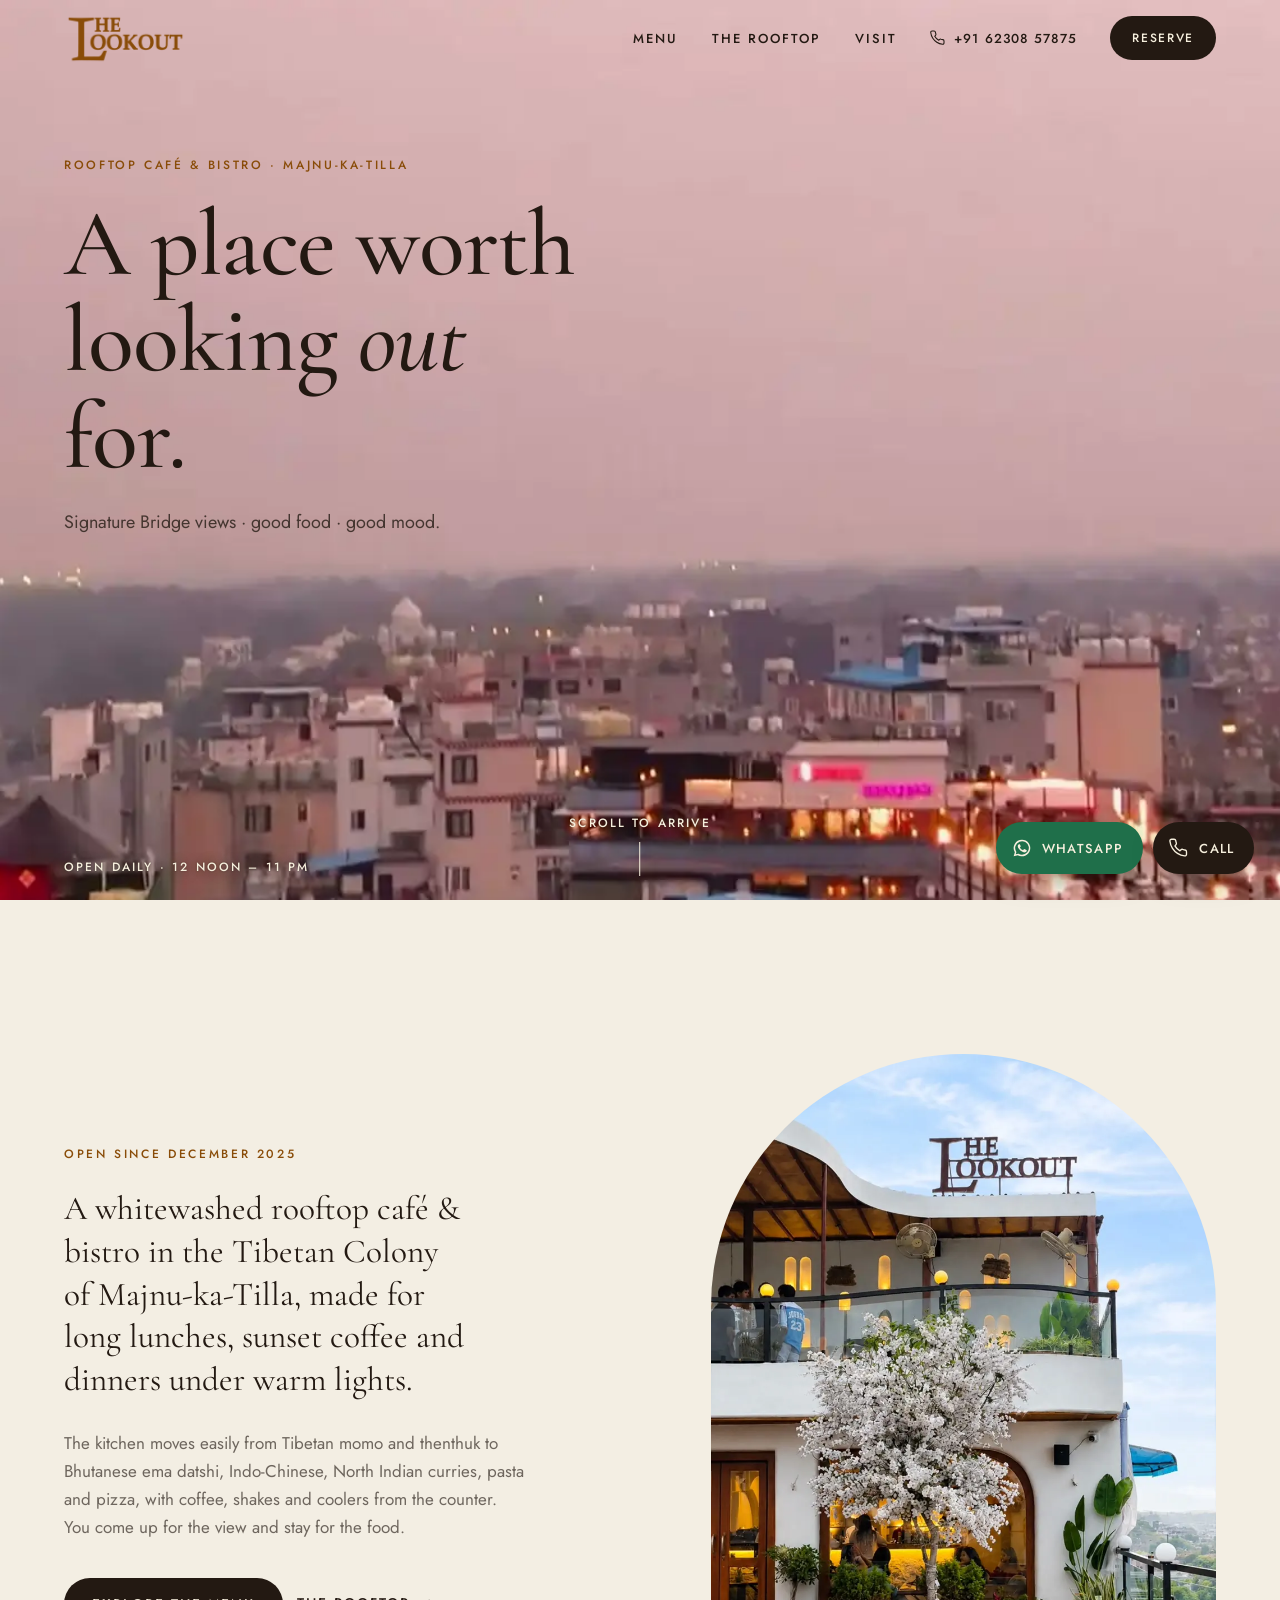
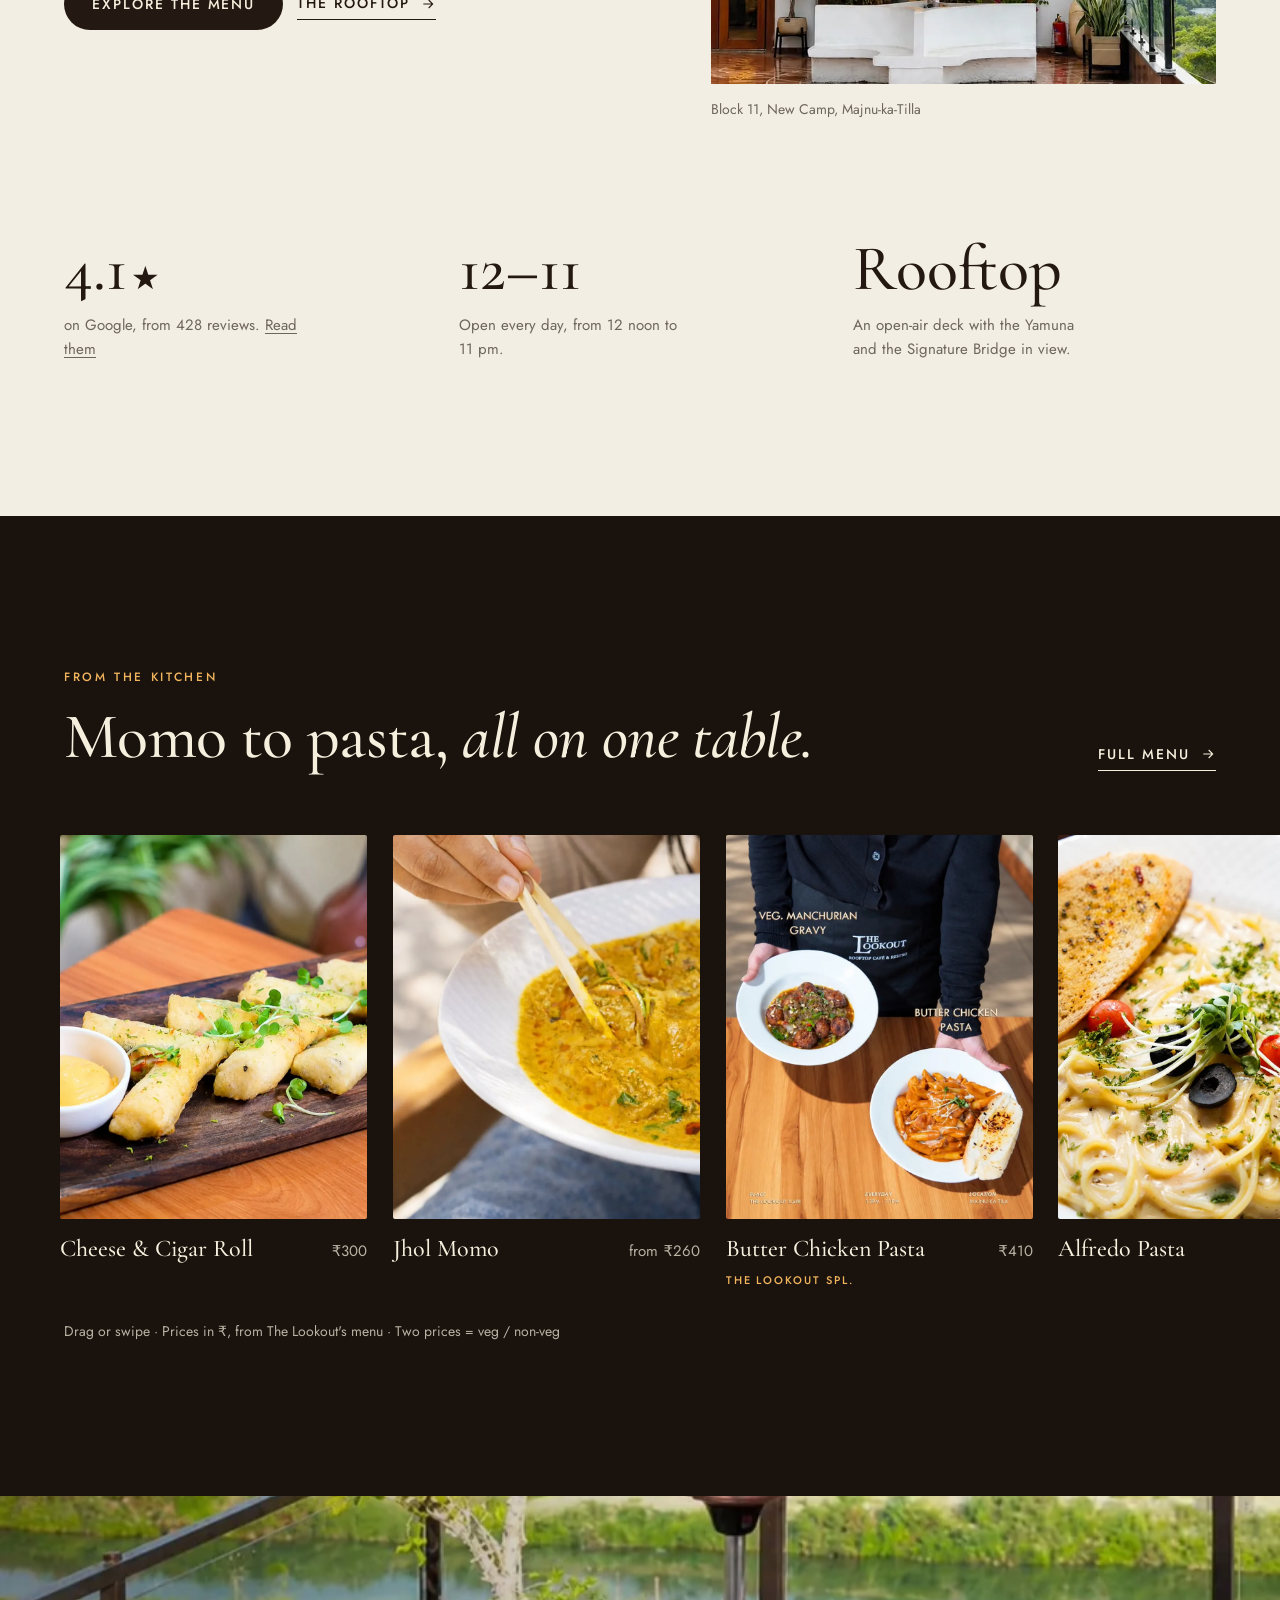
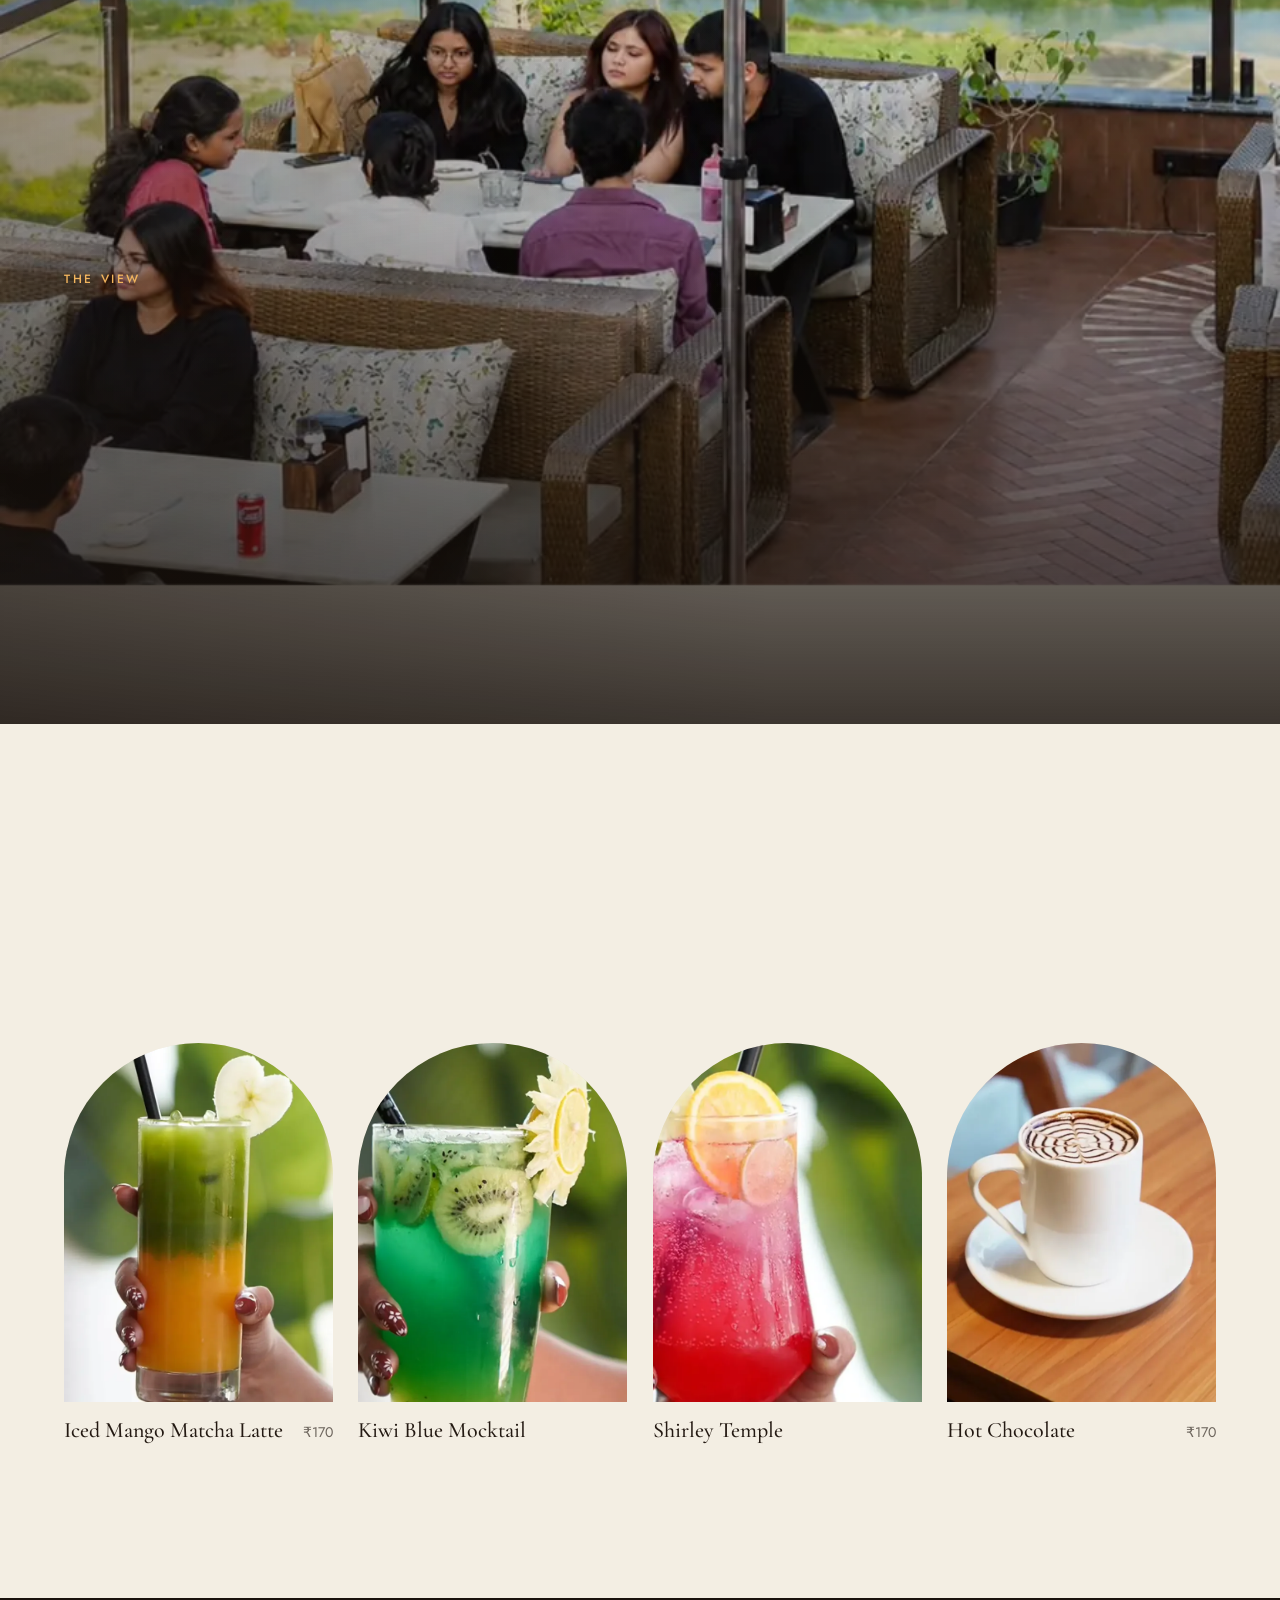
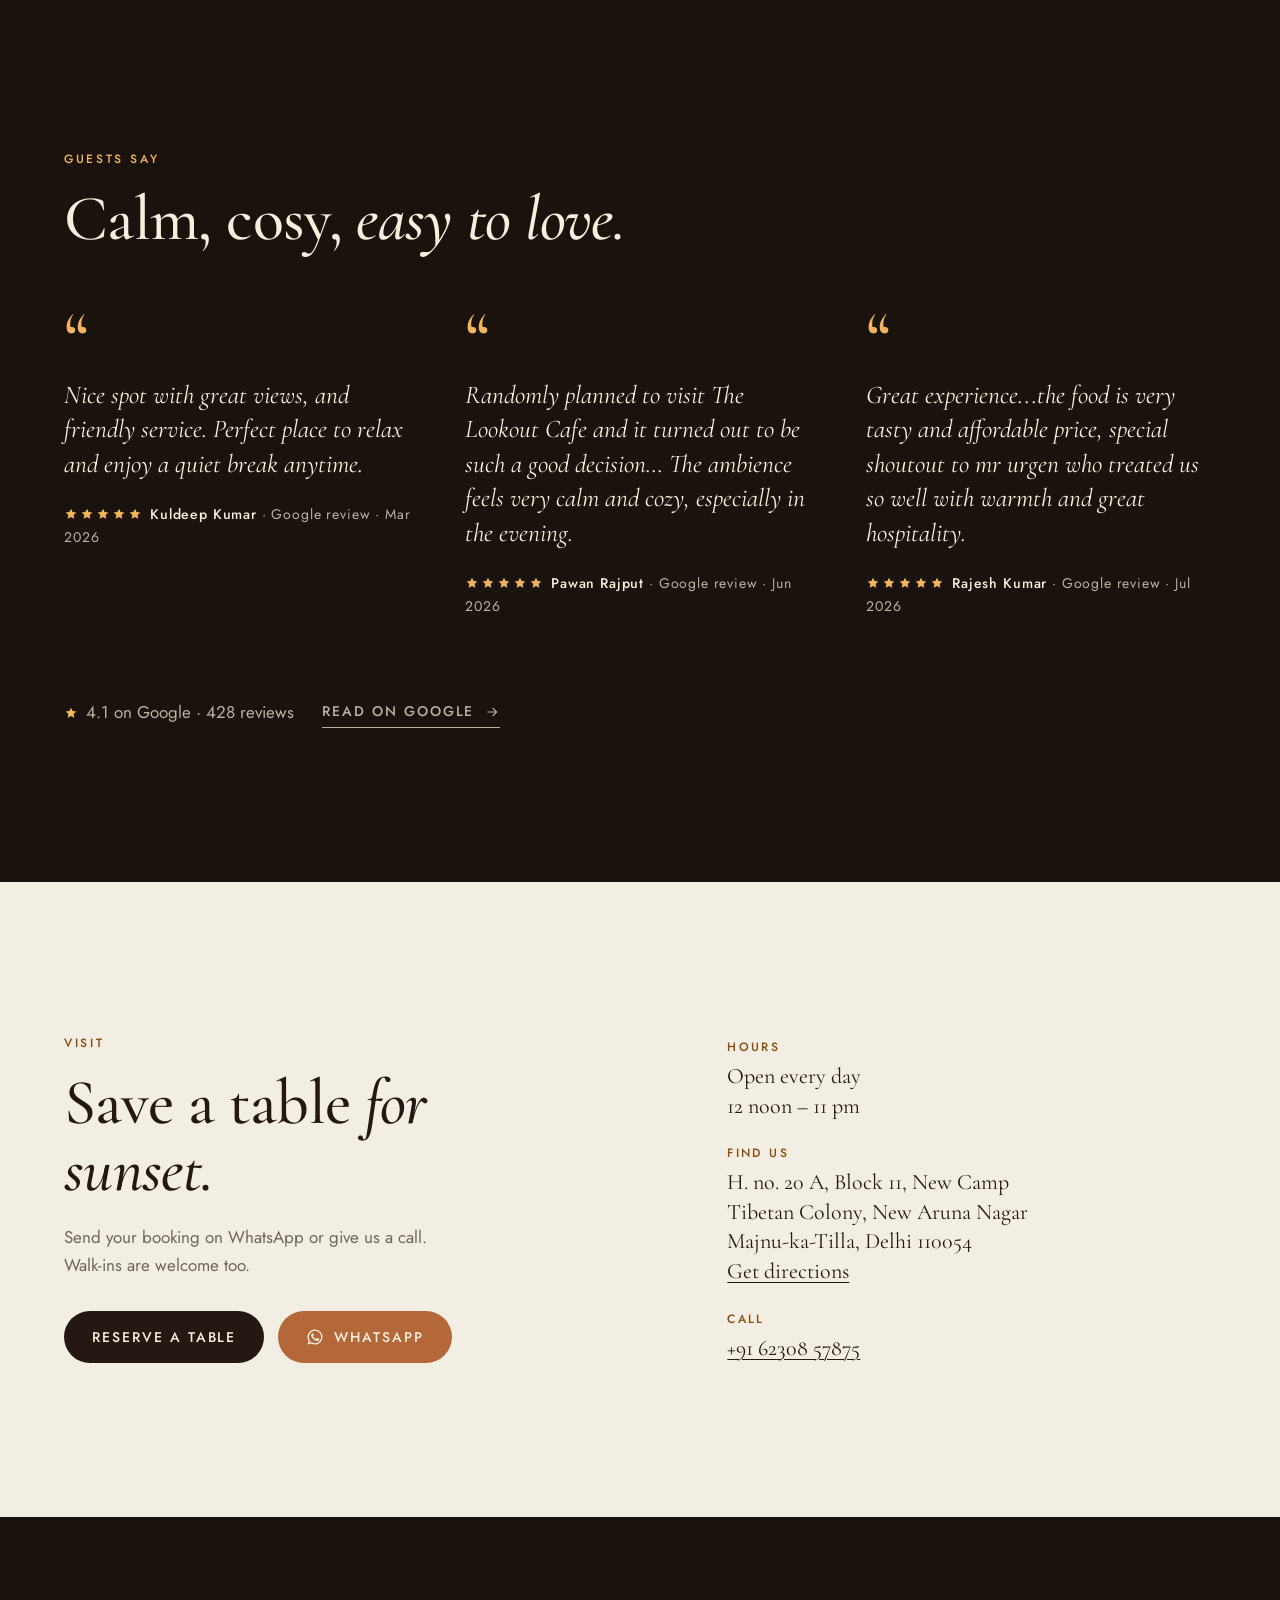
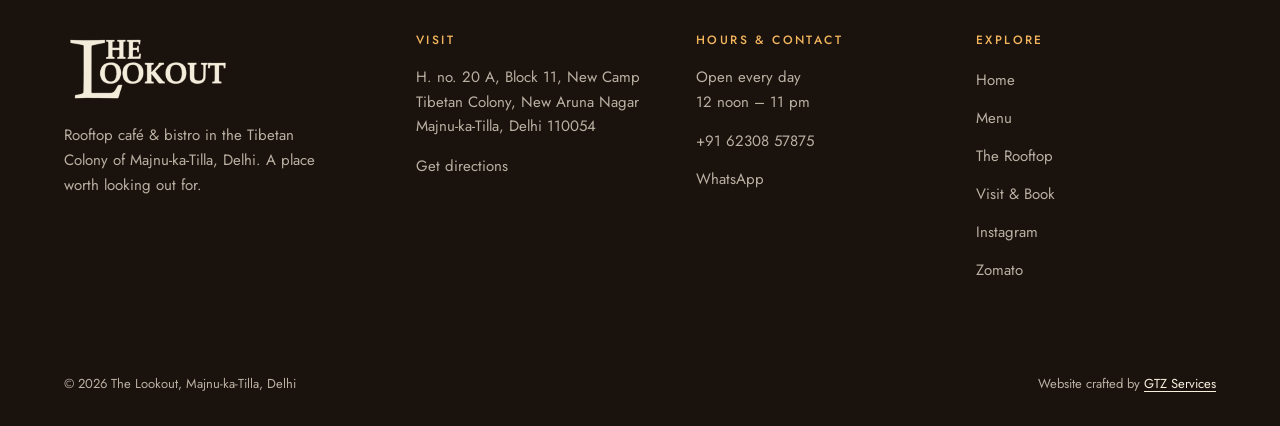
==== commit 974c4b7a: "Hero plays beat to beat on its own; centre the drinks; no fade on menu chips The home hero no longer" ====
--- a/index.html
+++ b/index.html
@@ -19,7 +19,7 @@
   <link href="https://fonts.googleapis.com/css2?family=Cormorant+Garamond:ital,wght@0,400;0,500;0,600;1,400;1,500&family=Jost:wght@300;400;500&display=swap" rel="stylesheet">
   <link rel="preload" as="image" href="images/descent/poster-d.webp" media="(min-aspect-ratio: 17/20)">
   <link rel="preload" as="image" href="images/descent/poster-m.webp" media="(max-aspect-ratio: 17/20)">
-  <link rel="stylesheet" href="css/styles.css?v=1">
+  <link rel="stylesheet" href="css/styles.css?v=2">
   <script>document.documentElement.classList.replace("no-js", "js");</script>
   <script type="application/ld+json">
   {
@@ -215,10 +215,10 @@
           <a class="link" href="menu.html#drinks" data-reveal>Drinks menu <svg viewBox="0 0 24 24" fill="none" stroke="currentColor" stroke-width="1.6" aria-hidden="true"><path d="M5 12h14M13 6l6 6-6 6"/></svg></a>
         </div>
         <div class="sips">
-          <figure class="sip" data-reveal><div class="arch"><img src="images/drink-mango-matcha.webp" alt="Iced mango matcha latte in layers of green and orange" width="900" height="1125" loading="lazy"></div><figcaption><span class="sip__name">Iced Mango Matcha Latte</span><span class="sip__price">₹170</span></figcaption></figure>
-          <figure class="sip" data-reveal style="--d:.08s"><div class="arch"><img src="images/drink-kiwi-blue.webp" alt="Kiwi blue mocktail with a kiwi slice" width="900" height="1125" loading="lazy"></div><figcaption><span class="sip__name">Kiwi Blue Mocktail</span></figcaption></figure>
-          <figure class="sip" data-reveal style="--d:.16s"><div class="arch"><img src="images/drink-shirley-temple.webp" alt="Shirley Temple, a red and pink cooler" width="900" height="1125" loading="lazy"></div><figcaption><span class="sip__name">Shirley Temple</span></figcaption></figure>
-          <figure class="sip" data-reveal style="--d:.24s"><div class="arch"><img src="images/drink-hot-chocolate.webp" alt="Hot chocolate in a white cup on a wooden table" width="900" height="1125" loading="lazy"></div><figcaption><span class="sip__name">Hot Chocolate</span><span class="sip__price">₹170</span></figcaption></figure>
+          <figure class="sip" data-reveal><div class="arch"><img src="images/sip-mango-matcha.webp" alt="Iced mango matcha latte in layers of green and orange" width="650" height="866" loading="lazy"></div><figcaption><span class="sip__name">Iced Mango Matcha Latte</span><span class="sip__price">₹170</span></figcaption></figure>
+          <figure class="sip" data-reveal style="--d:.08s"><div class="arch"><img src="images/sip-kiwi-blue.webp" alt="Kiwi blue mocktail with a kiwi slice" width="680" height="906" loading="lazy"></div><figcaption><span class="sip__name">Kiwi Blue Mocktail</span></figcaption></figure>
+          <figure class="sip" data-reveal style="--d:.16s"><div class="arch"><img src="images/sip-shirley-temple.webp" alt="Shirley Temple, a red and pink cooler" width="560" height="746" loading="lazy"></div><figcaption><span class="sip__name">Shirley Temple</span></figcaption></figure>
+          <figure class="sip" data-reveal style="--d:.24s"><div class="arch"><img src="images/sip-hot-chocolate.webp" alt="Hot chocolate in a white cup on a wooden table" width="640" height="852" loading="lazy"></div><figcaption><span class="sip__name">Hot Chocolate</span><span class="sip__price">₹170</span></figcaption></figure>
         </div>
       </div>
     </section>
@@ -314,6 +314,6 @@
   <script src="js/hours.js?v=1"></script>
   <script src="js/reviews.js?v=1"></script>
   <script src="js/main.js?v=1"></script>
-  <script src="js/descent.js?v=1"></script>
+  <script src="js/descent.js?v=2"></script>
 </body>
 </html>
--- a/css/styles.css
+++ b/css/styles.css
@@ -216,10 +216,10 @@
 .menu-open .brand__cream { opacity: 1 !important; }
 .menu-open .brand__ink { opacity: 0 !important; }
 
-/* ---------- home: the descent ---------- */
-.descent { position: relative; height: 430vh; background: var(--dusk); }
+/* ---------- home: the descent (one screen; js/descent.js plays it beat to beat) ---------- */
+.descent { position: relative; height: 100vh; height: 100svh; background: var(--dusk); }
 .descent__stage {
-  position: sticky; top: 0; height: 100vh; height: 100svh; overflow: hidden;
+  position: relative; height: 100%; overflow: hidden;
   background: var(--dusk) url("../images/descent/poster-d.webp") center / cover no-repeat;
 }
 @media (max-aspect-ratio: 17/20) {
@@ -231,7 +231,7 @@
   background:
     linear-gradient(180deg, rgba(25,18,13,0) 45%, rgba(25,18,13,.62) 100%),
     linear-gradient(90deg, rgba(25,18,13,.38) 0%, rgba(25,18,13,0) 55%);
-  opacity: var(--shade, 0);
+  opacity: 0;
 }
 .beat {
   position: absolute; left: 0; right: 0;
@@ -259,11 +259,9 @@
 .scroll-cue { position: absolute; left: 50%; bottom: 0; transform: translateX(-50%); display: inline-flex; flex-direction: column; align-items: center; gap: 10px; }
 .scroll-cue i { display: block; width: 1px; height: 34px; background: currentColor; transform-origin: top; animation: cue 2.2s var(--ease) infinite; }
 @keyframes cue { 0% { transform: scaleY(0); } 50% { transform: scaleY(1); transform-origin: top; } 51% { transform-origin: bottom; } 100% { transform: scaleY(0); transform-origin: bottom; } }
-.descent__progress { position: absolute; left: 0; bottom: 0; height: 2px; width: 100%; background: var(--gold); transform-origin: left; transform: scaleX(var(--p, 0)); opacity: .9; }
+.descent__progress { position: absolute; left: 0; bottom: 0; height: 2px; width: 100%; background: var(--gold); transform-origin: left; transform: scaleX(0); opacity: .9; }
 
 .no-js .beat--1, .reduced .beat--1 { opacity: 1; transform: none; }
-.reduced .descent { height: auto; }
-.reduced .descent__stage { position: relative; }
 
 /* ---------- home: intro ---------- */
 .intro { display: grid; grid-template-columns: 1.05fr .95fr; gap: clamp(40px, 7vw, 120px); align-items: center; }
@@ -352,7 +350,8 @@
 .page-hero { position: relative; min-height: 78vh; min-height: 78svh; display: flex; align-items: flex-end; color: var(--cream); overflow: hidden; background: var(--night); }
 .page-hero__media { position: absolute; inset: 0; }
 .page-hero__media img, .page-hero__media video { width: 100%; height: 100%; object-fit: cover; }
-.page-hero::after { content: ""; position: absolute; inset: 0; background: linear-gradient(180deg, rgba(25,18,13,.25) 0%, rgba(25,18,13,0) 30%, rgba(25,18,13,.7) 100%); }
+.page-hero::after { content: ""; position: absolute; inset: 0; background: linear-gradient(180deg, rgba(25,18,13,.38) 0%, rgba(25,18,13,.08) 28%, rgba(25,18,13,.34) 55%, rgba(25,18,13,.86) 100%), linear-gradient(90deg, rgba(25,18,13,.4), rgba(25,18,13,0) 65%); }
+.page-hero__media picture { display: contents; }
 .page-hero__text { position: relative; z-index: 1; padding-bottom: clamp(48px, 8vw, 104px); padding-top: calc(var(--header-h) + 40px); }
 .page-hero__text .eyebrow { color: var(--gold); margin-bottom: 18px; }
 .page-hero__text p { margin-top: 20px; max-width: 46ch; color: var(--muted-cream); font-size: 18px; }
@@ -371,7 +370,8 @@
 .tab[aria-selected="true"] { color: var(--ink); font-style: italic; }
 .tab::after { content: ""; position: absolute; left: 0; right: 0; bottom: 0; height: 1px; background: var(--ink); transform: scaleX(0); transform-origin: left; transition: transform .45s var(--ease-out); }
 .tab[aria-selected="true"]::after { transform: scaleX(1); }
-.chips { display: flex; gap: 8px; overflow-x: auto; scrollbar-width: none; padding: 14px 0; mask-image: linear-gradient(90deg, #000 85%, transparent); -webkit-mask-image: linear-gradient(90deg, #000 85%, transparent); }
+/* chips that don't fit run on past the screen edge (no fade), so the row reads as scrollable */
+.chips { display: flex; gap: 8px; overflow-x: auto; scrollbar-width: none; padding: 14px var(--gutter) 14px 0; margin-right: calc(var(--gutter) * -1); }
 .chips::-webkit-scrollbar { display: none; }
 .chip {
   flex: none; padding: 10px 16px; border-radius: 999px; background: var(--sand);
@@ -453,7 +453,8 @@
 .field input:invalid:not(:placeholder-shown) { box-shadow: 0 0 0 2px rgba(180,104,58,.5); }
 .choices { display: flex; flex-wrap: wrap; gap: 8px; border: 0; padding: 0; margin: 0; }
 .choices legend { margin-bottom: 10px; padding: 0; }
-.choice input { position: absolute; opacity: 0; pointer-events: none; }
+.choice { position: relative; }
+.field .choice input { position: absolute; left: 0; top: 0; width: 1px; height: 1px; min-height: 0; padding: 0; opacity: 0; pointer-events: none; }
 .choice span { display: inline-flex; align-items: center; min-height: 44px; padding: 0 18px; border-radius: 999px; background: var(--sand); font-size: 15px; cursor: pointer; transition: background-color .25s var(--ease), color .25s var(--ease); }
 .choice input:checked + span { background: var(--ink); color: var(--cream); }
 .choice input:focus-visible + span { outline: 2px solid var(--clay); outline-offset: 2px; }
@@ -541,6 +542,7 @@
   .scroll-cue { display: none; }
   .tabs { gap: 20px; }
   .menu-bar__inner { flex-direction: column; align-items: stretch; gap: 0; padding-top: 6px; }
+  .chips { margin-left: calc(var(--gutter) * -1); padding-left: var(--gutter); }
   .menu-item__name { font-size: 20px; }
   .sips { gap: 14px; }
   .sip__name { font-size: 19px; }
@@ -551,3 +553,4 @@
   .js [data-reveal] { opacity: 1; transform: none; }
 }
 .descent[data-tone="cream"] .scroll-cue { opacity: 0; transition: opacity .5s var(--ease); }
+.nowrap { white-space: nowrap; }
